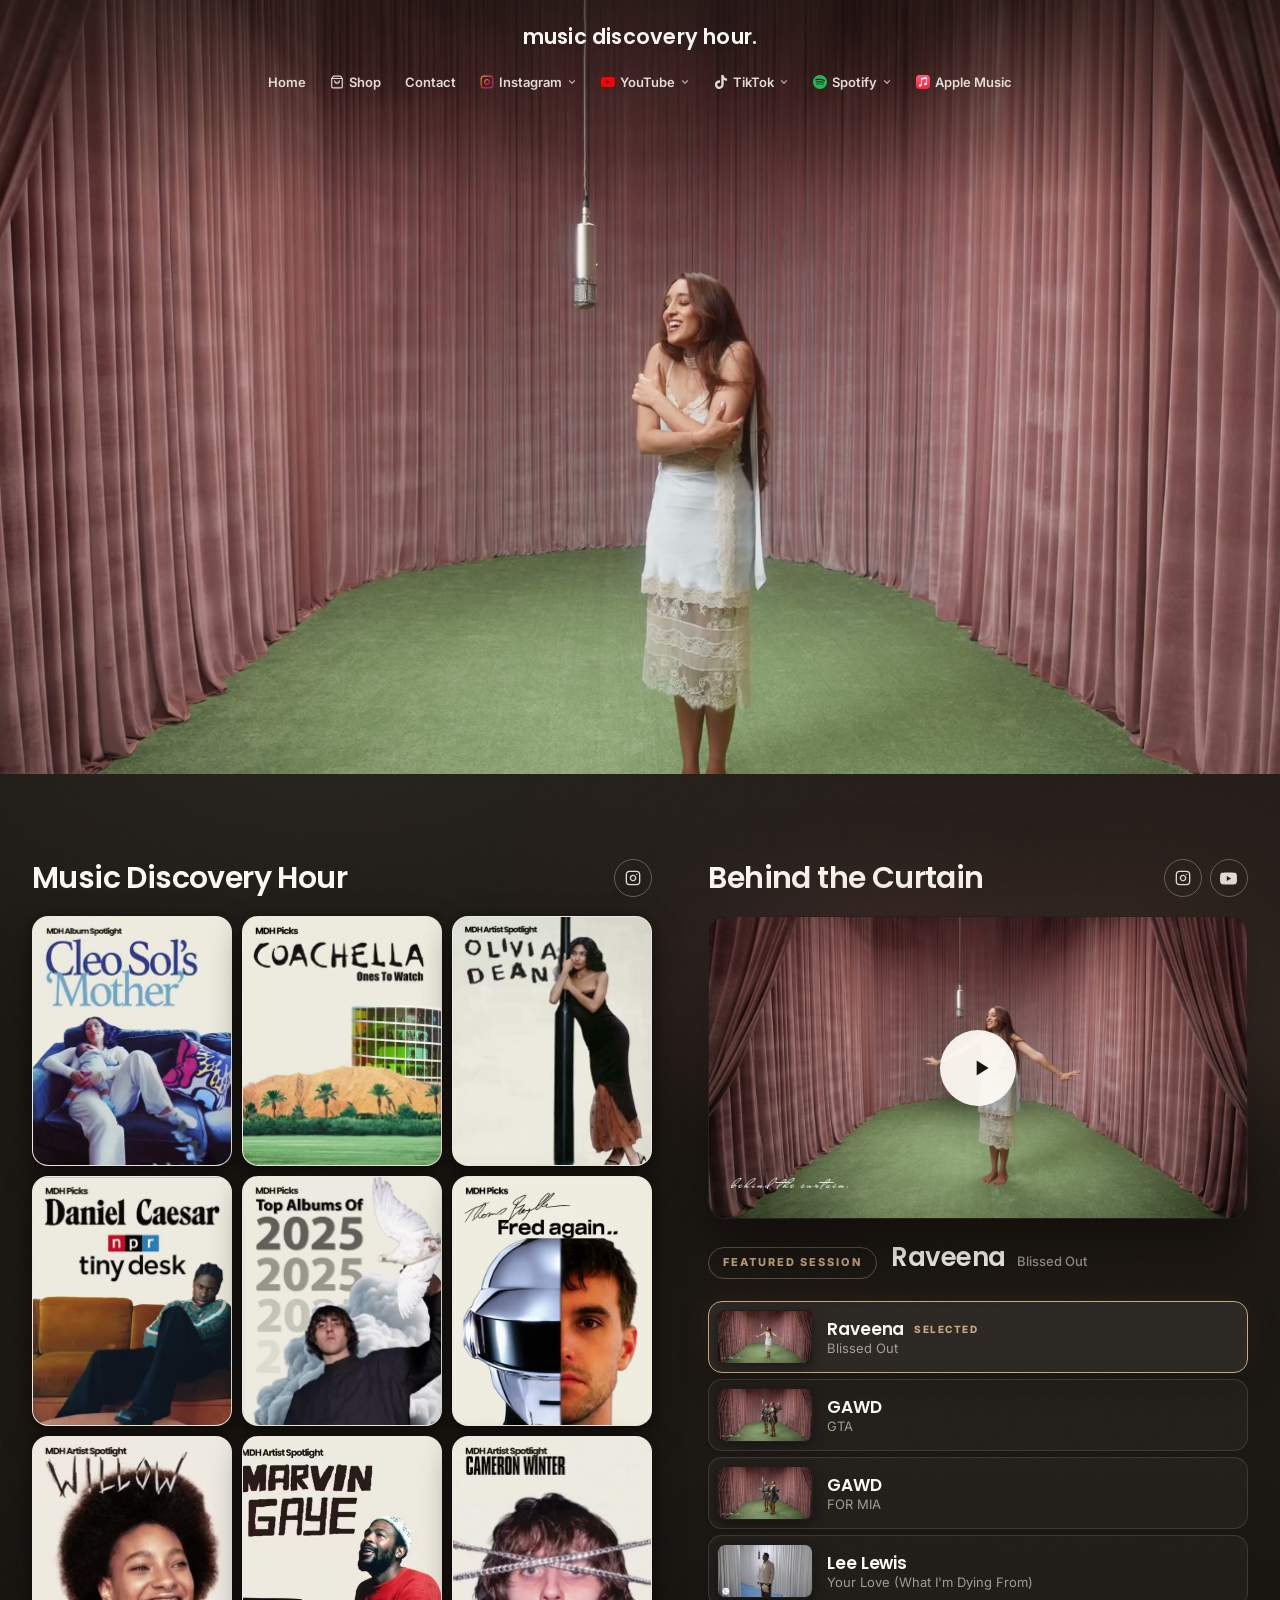
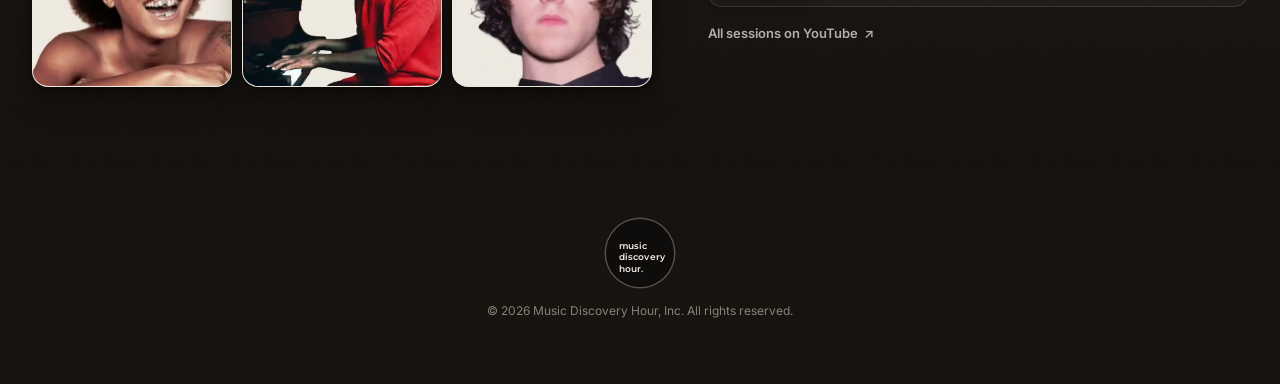
==== index.html @ fb828646 "Type: Poppins display font (matches IG covers + emblem), lowercase masthead Co-Authored-By: Claude O" ====
<!DOCTYPE html>
<html lang="en">
<head>
  <meta charset="UTF-8">
  <meta name="viewport" content="width=device-width, initial-scale=1.0">
  <title>Music Discovery Hour</title>
  <meta name="description" content="Music Discovery Hour — curated artist spotlights, album picks, playlists, and the Behind the Curtain live session series.">
  <meta property="og:title" content="Music Discovery Hour">
  <meta property="og:description" content="Curated artist spotlights, album picks, playlists, and live sessions.">
  <meta property="og:type" content="website">
  <meta property="og:site_name" content="Music Discovery Hour">
  <meta property="og:url" content="https://musicdiscoveryhour.com/">
  <meta property="og:image" content="https://musicdiscoveryhour.com/assets/session-raveena.jpg">
  <meta property="og:image:width" content="1280">
  <meta property="og:image:height" content="720">
  <meta property="og:image:alt" content="Raveena performing Blissed Out on Behind the Curtain">
  <meta name="twitter:card" content="summary_large_image">
  <meta name="twitter:title" content="Music Discovery Hour">
  <meta name="twitter:description" content="Curated artist spotlights, album picks, playlists, and live sessions.">
  <meta name="twitter:image" content="https://musicdiscoveryhour.com/assets/session-raveena.jpg">
  <link rel="canonical" href="https://musicdiscoveryhour.com/">
  <script type="application/ld+json">
  {
    "@context": "https://schema.org",
    "@type": "Organization",
    "name": "Music Discovery Hour",
    "url": "https://musicdiscoveryhour.com/",
    "logo": "https://musicdiscoveryhour.com/assets/apple-touch-icon.png",
    "email": "partnerships@musicdiscoveryhour.com",
    "sameAs": [
      "https://www.instagram.com/musicdiscoveryhour/",
      "https://www.instagram.com/behindthecurtainseries",
      "https://www.youtube.com/channel/UCTLJP53Q57KqO9Y9fJAC_dw",
      "https://www.tiktok.com/@btc.series"
    ]
  }
  </script>
  <link rel="icon" href="/favicon.ico" sizes="32x32">
  <link rel="icon" href="/assets/favicon-192.png" type="image/png" sizes="192x192">
  <link rel="apple-touch-icon" href="/assets/apple-touch-icon.png">
  <link rel="preconnect" href="https://fonts.googleapis.com">
  <link rel="preconnect" href="https://fonts.gstatic.com" crossorigin>
  <link href="https://fonts.googleapis.com/css2?family=Poppins:wght@400;500;600;700&family=Inter:wght@400;500;600;700;800;900&family=Montserrat:wght@600;700&display=swap" rel="stylesheet">
  <link rel="stylesheet" href="style.css">
</head>
<body>

  <!-- Top Nav (links only, floating over the video) -->
  <nav class="topnav topnav-overlay">
    <h1 class="nav-wordmark">music discovery hour.</h1>
    <div class="nav-links">
      <a href="/">Home</a>
      <a href="/shop.html">
        <svg width="14" height="14" viewBox="0 0 24 24" fill="none" stroke="currentColor" stroke-width="2" stroke-linecap="round" stroke-linejoin="round">
          <path d="M6 2L3 6v14a2 2 0 0 0 2 2h14a2 2 0 0 0 2-2V6l-3-4z"/>
          <line x1="3" y1="6" x2="21" y2="6"/>
          <path d="M16 10a4 4 0 0 1-8 0"/>
        </svg>
        Shop
      </a>
      <a href="/contact.html">Contact</a>
      <div class="nav-drop">
        <button type="button" class="nav-drop-btn" aria-haspopup="true" aria-expanded="false">
          <svg width="14" height="14" viewBox="0 0 24 24" fill="none" stroke="url(#igGradNav)" stroke-width="2" stroke-linecap="round" stroke-linejoin="round">
            <defs>
              <linearGradient id="igGradNav" x1="0%" y1="0%" x2="100%" y2="100%">
                <stop offset="0%" stop-color="#f09433"/>
                <stop offset="25%" stop-color="#e6683c"/>
                <stop offset="50%" stop-color="#dc2743"/>
                <stop offset="75%" stop-color="#cc2366"/>
                <stop offset="100%" stop-color="#bc1888"/>
              </linearGradient>
            </defs>
            <rect x="2" y="2" width="20" height="20" rx="5" ry="5"/>
            <path d="M16 11.37A4 4 0 1 1 12.63 8 4 4 0 0 1 16 11.37z"/>
            <line x1="17.5" y1="6.5" x2="17.51" y2="6.5"/>
          </svg>
          Instagram
          <svg class="drop-chevron" width="10" height="10" viewBox="0 0 24 24" fill="none" stroke="currentColor" stroke-width="3" stroke-linecap="round" stroke-linejoin="round" aria-hidden="true"><path d="M6 9l6 6 6-6"/></svg>
        </button>
        <div class="nav-drop-menu">
          <a href="https://www.instagram.com/musicdiscoveryhour/" target="_blank" rel="noopener">
            <svg width="14" height="14" viewBox="0 0 24 24" fill="none" stroke="currentColor" stroke-width="2" stroke-linecap="round" stroke-linejoin="round"><rect x="2" y="2" width="20" height="20" rx="5" ry="5"/><path d="M16 11.37A4 4 0 1 1 12.63 8 4 4 0 0 1 16 11.37z"/><line x1="17.5" y1="6.5" x2="17.51" y2="6.5"/></svg>
            Music Discovery Hour
          </a>
          <a href="https://www.instagram.com/behindthecurtainseries" target="_blank" rel="noopener">
            <svg width="14" height="14" viewBox="0 0 24 24" fill="none" stroke="currentColor" stroke-width="2" stroke-linecap="round" stroke-linejoin="round"><rect x="2" y="2" width="20" height="20" rx="5" ry="5"/><path d="M16 11.37A4 4 0 1 1 12.63 8 4 4 0 0 1 16 11.37z"/><line x1="17.5" y1="6.5" x2="17.51" y2="6.5"/></svg>
            Behind the Curtain
          </a>
        </div>
      </div>
      <div class="nav-drop">
        <button type="button" class="nav-drop-btn" aria-haspopup="true" aria-expanded="false">
          <svg width="14" height="14" viewBox="0 0 24 24" fill="#FF0000"><path d="M23.5 6.19a3.02 3.02 0 0 0-2.12-2.14C19.5 3.55 12 3.55 12 3.55s-7.5 0-9.38.5A3.02 3.02 0 0 0 .5 6.19C0 8.07 0 12 0 12s0 3.93.5 5.81a3.02 3.02 0 0 0 2.12 2.14c1.88.5 9.38.5 9.38.5s7.5 0 9.38-.5a3.02 3.02 0 0 0 2.12-2.14C24 15.93 24 12 24 12s0-3.93-.5-5.81zM9.55 15.57V8.43L15.82 12l-6.27 3.57z"/></svg>
          YouTube
          <svg class="drop-chevron" width="10" height="10" viewBox="0 0 24 24" fill="none" stroke="currentColor" stroke-width="3" stroke-linecap="round" stroke-linejoin="round" aria-hidden="true"><path d="M6 9l6 6 6-6"/></svg>
        </button>
        <div class="nav-drop-menu">
          <a href="https://www.youtube.com/channel/UCTLJP53Q57KqO9Y9fJAC_dw" target="_blank" rel="noopener">
            <svg width="14" height="14" viewBox="0 0 24 24" fill="#FF0000"><path d="M23.5 6.19a3.02 3.02 0 0 0-2.12-2.14C19.5 3.55 12 3.55 12 3.55s-7.5 0-9.38.5A3.02 3.02 0 0 0 .5 6.19C0 8.07 0 12 0 12s0 3.93.5 5.81a3.02 3.02 0 0 0 2.12 2.14c1.88.5 9.38.5 9.38.5s7.5 0 9.38-.5a3.02 3.02 0 0 0 2.12-2.14C24 15.93 24 12 24 12s0-3.93-.5-5.81zM9.55 15.57V8.43L15.82 12l-6.27 3.57z"/></svg>
            Behind the Curtain
          </a>
        </div>
      </div>
      <div class="nav-drop">
        <button type="button" class="nav-drop-btn" aria-haspopup="true" aria-expanded="false">
          <svg width="14" height="14" viewBox="0 0 24 24" fill="currentColor"><path d="M12.53.02C13.84 0 15.14.01 16.44 0c.08 1.53.63 3.09 1.75 4.17 1.12 1.11 2.7 1.62 4.24 1.79v4.03c-1.44-.05-2.89-.35-4.2-.97-.57-.26-1.1-.59-1.62-.93-.01 2.92.01 5.84-.02 8.75-.08 1.4-.54 2.79-1.35 3.94-1.31 1.92-3.58 3.17-5.91 3.21-1.43.08-2.86-.31-4.08-1.03-2.02-1.19-3.44-3.37-3.65-5.71-.02-.5-.03-1-.01-1.49.18-1.9 1.12-3.72 2.58-4.96 1.66-1.44 3.98-2.13 6.15-1.72.02 1.48-.04 2.96-.04 4.44-.99-.32-2.15-.23-3.02.37-.63.41-1.11 1.04-1.36 1.75-.21.51-.15 1.07-.14 1.61.24 1.64 1.82 3.02 3.5 2.87 1.12-.01 2.19-.66 2.77-1.61.19-.33.4-.67.41-1.06.1-1.79.06-3.57.07-5.36.01-4.03-.01-8.05.02-12.07z"/></svg>
          TikTok
          <svg class="drop-chevron" width="10" height="10" viewBox="0 0 24 24" fill="none" stroke="currentColor" stroke-width="3" stroke-linecap="round" stroke-linejoin="round" aria-hidden="true"><path d="M6 9l6 6 6-6"/></svg>
        </button>
        <div class="nav-drop-menu">
          <a href="https://www.tiktok.com/@btc.series" target="_blank" rel="noopener">
            <svg width="14" height="14" viewBox="0 0 24 24" fill="currentColor"><path d="M12.53.02C13.84 0 15.14.01 16.44 0c.08 1.53.63 3.09 1.75 4.17 1.12 1.11 2.7 1.62 4.24 1.79v4.03c-1.44-.05-2.89-.35-4.2-.97-.57-.26-1.1-.59-1.62-.93-.01 2.92.01 5.84-.02 8.75-.08 1.4-.54 2.79-1.35 3.94-1.31 1.92-3.58 3.17-5.91 3.21-1.43.08-2.86-.31-4.08-1.03-2.02-1.19-3.44-3.37-3.65-5.71-.02-.5-.03-1-.01-1.49.18-1.9 1.12-3.72 2.58-4.96 1.66-1.44 3.98-2.13 6.15-1.72.02 1.48-.04 2.96-.04 4.44-.99-.32-2.15-.23-3.02.37-.63.41-1.11 1.04-1.36 1.75-.21.51-.15 1.07-.14 1.61.24 1.64 1.82 3.02 3.5 2.87 1.12-.01 2.19-.66 2.77-1.61.19-.33.4-.67.41-1.06.1-1.79.06-3.57.07-5.36.01-4.03-.01-8.05.02-12.07z"/></svg>
            Behind the Curtain
          </a>
        </div>
      </div>
      <div class="nav-drop">
        <button type="button" class="nav-drop-btn" aria-haspopup="true" aria-expanded="false">
          <svg width="14" height="14" viewBox="0 0 24 24" fill="#1DB954"><path d="M12 0C5.4 0 0 5.4 0 12s5.4 12 12 12 12-5.4 12-12S18.66 0 12 0zm5.521 17.34c-.24.359-.66.48-1.021.24-2.82-1.74-6.36-2.101-10.561-1.141-.418.122-.779-.179-.899-.539-.12-.421.18-.78.54-.9 4.56-1.021 8.52-.6 11.64 1.32.42.18.479.659.301 1.02zm1.44-3.3c-.301.42-.841.6-1.262.3-3.239-1.98-8.159-2.58-11.939-1.38-.479.12-1.02-.12-1.14-.6-.12-.48.12-1.021.6-1.141C9.6 9.9 15 10.561 18.72 12.84c.361.181.54.78.241 1.2zm.12-3.36C15.24 8.4 8.82 8.16 5.16 9.301c-.6.179-1.2-.181-1.38-.721-.18-.601.18-1.2.72-1.381 4.26-1.26 11.28-1.02 15.721 1.621.539.3.719 1.02.419 1.56-.299.421-1.02.599-1.559.3z"/></svg>
          Spotify
          <svg class="drop-chevron" width="10" height="10" viewBox="0 0 24 24" fill="none" stroke="currentColor" stroke-width="3" stroke-linecap="round" stroke-linejoin="round" aria-hidden="true"><path d="M6 9l6 6 6-6"/></svg>
        </button>
        <div class="nav-drop-menu">
          <a href="https://open.spotify.com/playlist/1vbXuh4Rhs85ELSijcpM9p?si=e055b41698974096" target="_blank" rel="noopener">
            <svg width="14" height="14" viewBox="0 0 24 24" fill="#1DB954"><path d="M12 0C5.4 0 0 5.4 0 12s5.4 12 12 12 12-5.4 12-12S18.66 0 12 0zm5.521 17.34c-.24.359-.66.48-1.021.24-2.82-1.74-6.36-2.101-10.561-1.141-.418.122-.779-.179-.899-.539-.12-.421.18-.78.54-.9 4.56-1.021 8.52-.6 11.64 1.32.42.18.479.659.301 1.02zm1.44-3.3c-.301.42-.841.6-1.262.3-3.239-1.98-8.159-2.58-11.939-1.38-.479.12-1.02-.12-1.14-.6-.12-.48.12-1.021.6-1.141C9.6 9.9 15 10.561 18.72 12.84c.361.181.54.78.241 1.2zm.12-3.36C15.24 8.4 8.82 8.16 5.16 9.301c-.6.179-1.2-.181-1.38-.721-.18-.601.18-1.2.72-1.381 4.26-1.26 11.28-1.02 15.721 1.621.539.3.719 1.02.419 1.56-.299.421-1.02.599-1.559.3z"/></svg>
            Official Playlist
          </a>
          <a href="https://open.spotify.com/playlist/6OT88hULqpGjnvKcAIbmcf?si=1918fdda70fe4dd5" target="_blank" rel="noopener">
            <svg width="14" height="14" viewBox="0 0 24 24" fill="#1DB954"><path d="M12 0C5.4 0 0 5.4 0 12s5.4 12 12 12 12-5.4 12-12S18.66 0 12 0zm5.521 17.34c-.24.359-.66.48-1.021.24-2.82-1.74-6.36-2.101-10.561-1.141-.418.122-.779-.179-.899-.539-.12-.421.18-.78.54-.9 4.56-1.021 8.52-.6 11.64 1.32.42.18.479.659.301 1.02zm1.44-3.3c-.301.42-.841.6-1.262.3-3.239-1.98-8.159-2.58-11.939-1.38-.479.12-1.02-.12-1.14-.6-.12-.48.12-1.021.6-1.141C9.6 9.9 15 10.561 18.72 12.84c.361.181.54.78.241 1.2zm.12-3.36C15.24 8.4 8.82 8.16 5.16 9.301c-.6.179-1.2-.181-1.38-.721-.18-.601.18-1.2.72-1.381 4.26-1.26 11.28-1.02 15.721 1.621.539.3.719 1.02.419 1.56-.299.421-1.02.599-1.559.3z"/></svg>
            Top Songs of 2025
          </a>
          <a href="https://open.spotify.com/playlist/4uAHUK4VMNUmXwBsmQB1da?si=00bbdc925b074ba3" target="_blank" rel="noopener">
            <svg width="14" height="14" viewBox="0 0 24 24" fill="#1DB954"><path d="M12 0C5.4 0 0 5.4 0 12s5.4 12 12 12 12-5.4 12-12S18.66 0 12 0zm5.521 17.34c-.24.359-.66.48-1.021.24-2.82-1.74-6.36-2.101-10.561-1.141-.418.122-.779-.179-.899-.539-.12-.421.18-.78.54-.9 4.56-1.021 8.52-.6 11.64 1.32.42.18.479.659.301 1.02zm1.44-3.3c-.301.42-.841.6-1.262.3-3.239-1.98-8.159-2.58-11.939-1.38-.479.12-1.02-.12-1.14-.6-.12-.48.12-1.021.6-1.141C9.6 9.9 15 10.561 18.72 12.84c.361.181.54.78.241 1.2zm.12-3.36C15.24 8.4 8.82 8.16 5.16 9.301c-.6.179-1.2-.181-1.38-.721-.18-.601.18-1.2.72-1.381 4.26-1.26 11.28-1.02 15.721 1.621.539.3.719 1.02.419 1.56-.299.421-1.02.599-1.559.3z"/></svg>
            Top Songs of 2024
          </a>
          <a href="https://open.spotify.com/playlist/7bnxQAop7uUWrKRWa5SWtT?si=d44e977d57e246ee" target="_blank" rel="noopener">
            <svg width="14" height="14" viewBox="0 0 24 24" fill="#1DB954"><path d="M12 0C5.4 0 0 5.4 0 12s5.4 12 12 12 12-5.4 12-12S18.66 0 12 0zm5.521 17.34c-.24.359-.66.48-1.021.24-2.82-1.74-6.36-2.101-10.561-1.141-.418.122-.779-.179-.899-.539-.12-.421.18-.78.54-.9 4.56-1.021 8.52-.6 11.64 1.32.42.18.479.659.301 1.02zm1.44-3.3c-.301.42-.841.6-1.262.3-3.239-1.98-8.159-2.58-11.939-1.38-.479.12-1.02-.12-1.14-.6-.12-.48.12-1.021.6-1.141C9.6 9.9 15 10.561 18.72 12.84c.361.181.54.78.241 1.2zm.12-3.36C15.24 8.4 8.82 8.16 5.16 9.301c-.6.179-1.2-.181-1.38-.721-.18-.601.18-1.2.72-1.381 4.26-1.26 11.28-1.02 15.721 1.621.539.3.719 1.02.419 1.56-.299.421-1.02.599-1.559.3z"/></svg>
            Region Spotlight — Brazil
          </a>
        </div>
      </div>
      <a href="https://music.apple.com/us/playlist/music-discovery-hour-all-posts/pl.u-2aoqXg6CLgljyg" target="_blank" rel="noopener">
        <svg width="14" height="14" viewBox="0 0 361 361" xmlns="http://www.w3.org/2000/svg">
          <defs>
            <linearGradient id="amGradNav" x1="180" y1="358.605" x2="180" y2="7.759" gradientUnits="userSpaceOnUse">
              <stop offset="0" stop-color="#FA233B"/>
              <stop offset="1" stop-color="#FB5C74"/>
            </linearGradient>
          </defs>
          <path fill="url(#amGradNav)" d="M360,112.61c0-4.3,0-8.6-0.02-12.9c-0.02-3.62-0.06-7.24-0.16-10.86c-0.21-7.89-0.68-15.84-2.08-23.64 c-1.42-7.92-3.75-15.29-7.41-22.49c-3.6-7.07-8.3-13.53-13.91-19.14c-5.61-5.61-12.08-10.31-19.15-13.91 c-7.19-3.66-14.56-5.98-22.47-7.41c-7.8-1.4-15.76-1.87-23.65-2.08c-3.62-0.1-7.24-0.14-10.86-0.16C255.99,0,251.69,0,247.39,0 H112.61c-4.3,0-8.6,0-12.9,0.02c-3.62,0.02-7.24,0.06-10.86,0.16C80.96,0.4,73,0.86,65.2,2.27c-7.92,1.42-15.28,3.75-22.47,7.41 c-7.07,3.6-13.54,8.3-19.15,13.91c-5.61,5.61-10.31,12.07-13.91,19.14c-3.66,7.2-5.99,14.57-7.41,22.49 c-1.4,7.8-1.87,15.76-2.08,23.64c-0.1,3.62-0.14,7.24-0.16,10.86C0,103.99,0,108.30,0,112.61v134.77c0,4.3,0,8.6,0.02,12.9 c0.02,3.62,0.06,7.24,0.16,10.86c0.21,7.89,0.68,15.84,2.08,23.64c1.42,7.92,3.75,15.29,7.41,22.49 c3.6,7.07,8.3,13.53,13.91,19.14c5.61,5.61,12.08,10.31,19.15,13.91c7.19,3.66,14.55,5.99,22.47,7.41 c7.8,1.4,15.76,1.87,23.65,2.08c3.62,0.1,7.24,0.14,10.86,0.16c4.3,0.03,8.6,0.02,12.9,0.02h134.77c4.3,0,8.6,0,12.9-0.02 c3.62-0.02,7.24-0.06,10.86-0.16c7.89-0.21,15.85-0.68,23.65-2.08c7.92-1.42,15.28-3.75,22.47-7.41 c7.07-3.6,13.54-8.3,19.15-13.91c5.61-5.61,10.31-12.07,13.91-19.14c3.66-7.2,5.99-14.57,7.41-22.49 c1.4-7.8,1.87-15.76,2.08-23.64c0.1-3.62,0.14-7.24,0.16-10.86c0.03-4.3,0.02-8.6,0.02-12.9V112.61z"/>
          <path fill="#FFFFFF" d="M254.5,55c-0.87,0.08-8.6,1.45-9.53,1.64l-107,21.59l-0.04,0.01c-2.79,0.59-4.98,1.58-6.67,3 c-2.04,1.71-3.17,4.13-3.6,6.95c-0.09,0.6-0.24,1.82-0.24,3.62c0,0,0,109.32,0,133.92c0,3.13-0.25,6.17-2.37,8.76 c-2.12,2.59-4.74,3.37-7.81,3.99l-6.99,1.41c-8.38,1.69-13.8,2.78-18.8,4.83c-4.78,1.96-8.34,4.52-11.05,7.6 c-5.32,6.05-7.93,14.65-6.94,23.32c0.86,7.51,4.28,14.69,9.69,19.61c3.65,3.32,8.18,5.66,13.29,6.62 c5.32,1.1,11.43,0.66,20.21-1.16c4.69-0.97,9.15-2.54,13.4-4.92c4.21-2.36,7.84-5.59,10.66-9.6c2.83-4.02,4.7-8.49,5.79-13.27 c1.13-4.95,1.42-9.43,1.42-14.41V128.62c0-6.81,1.93-8.6,7.39-9.78c0,0,96.42-19.46,99.6-20.06c4.42-0.84,5.83,0.71,5.83,5.39 v85.61c0,3.14-0.03,6.32-2.16,8.92c-2.12,2.59-4.74,3.37-7.81,3.99l-6.99,1.41c-8.38,1.69-13.8,2.78-18.8,4.83 c-4.78,1.96-8.34,4.52-11.05,7.6c-5.32,6.05-8.13,14.65-7.14,23.32c0.86,7.51,4.48,14.69,9.89,19.61 c3.65,3.32,8.18,5.66,13.29,6.62c5.32,1.1,11.43,0.66,20.21-1.16c4.69-0.97,9.15-2.54,13.4-4.92c4.21-2.36,7.84-5.59,10.66-9.6 c2.83-4.02,4.7-8.49,5.79-13.27c1.13-4.95,1.42-9.43,1.42-14.41V64.46C263.41,58.05,260.27,54.5,254.5,55z"/>
        </svg>
        Apple Music
      </a>
    </div>
  </nav>

  <!-- Hero -->
  <header class="vhero">
    <video class="vhero-video" autoplay muted loop playsinline preload="metadata" poster="assets/hero-poster.jpg" aria-hidden="true" id="heroVideo">
      <source src="assets/hero-loop.mp4" type="video/mp4">
    </video>
    <div class="vhero-overlay" aria-hidden="true"></div>
  </header>

  <!-- Music Discovery Hour × Behind the Curtain -->
  <section class="split" id="sessions">
    <div class="split-inner">

      <div class="split-col reveal">
        <div class="split-head">
          <h2 class="split-title">Music Discovery Hour</h2>
          <div class="chan-icons">
            <a class="chan-icon" href="https://instagram.com/musicdiscoveryhour" target="_blank" rel="noopener" aria-label="Music Discovery Hour on Instagram">
              <svg width="16" height="16" viewBox="0 0 24 24" fill="none" stroke="currentColor" stroke-width="2" stroke-linecap="round" stroke-linejoin="round"><rect x="2" y="2" width="20" height="20" rx="5" ry="5"/><path d="M16 11.37A4 4 0 1 1 12.63 8 4 4 0 0 1 16 11.37z"/><line x1="17.5" y1="6.5" x2="17.51" y2="6.5"/></svg>
            </a>
          </div>
        </div>
        <div class="mosaic">
          <a class="ig-card" href="https://www.instagram.com/p/DYDxOQFmuO3/" target="_blank" rel="noopener">
            <img src="assets/ig-1.jpg" width="800" height="1000" alt="MDH Album Spotlight: Cleo Sol's Mother" loading="lazy">
            <span class="ig-arrow" aria-hidden="true">↗</span>
          </a>
          <a class="ig-card" href="https://www.instagram.com/p/DW7yKsQFJNR/" target="_blank" rel="noopener">
            <img src="assets/ig-2.jpg" width="800" height="1000" alt="MDH Picks: Coachella Ones To Watch" loading="lazy">
            <span class="ig-arrow" aria-hidden="true">↗</span>
          </a>
          <a class="ig-card" href="https://www.instagram.com/p/DVCYOpzEluY/" target="_blank" rel="noopener">
            <img src="assets/ig-3.jpg" width="800" height="1000" alt="MDH Artist Spotlight: Olivia Dean" loading="lazy">
            <span class="ig-arrow" aria-hidden="true">↗</span>
          </a>
          <a class="ig-card" href="https://www.instagram.com/p/DTJMqB7E918/" target="_blank" rel="noopener">
            <img src="assets/ig-4.jpg" width="800" height="1000" alt="MDH Picks: Daniel Caesar NPR Tiny Desk" loading="lazy">
            <span class="ig-arrow" aria-hidden="true">↗</span>
          </a>
          <a class="ig-card" href="https://www.instagram.com/p/DTHqWK_lJe2/" target="_blank" rel="noopener">
            <img src="assets/ig-5.jpg" width="800" height="1000" alt="MDH Picks: Top Albums of 2025" loading="lazy">
            <span class="ig-arrow" aria-hidden="true">↗</span>
          </a>
          <a class="ig-card" href="https://www.instagram.com/p/DXA0d02Gmgy/" target="_blank" rel="noopener">
            <img src="assets/ig-6.jpg" width="800" height="600" alt="MDH Picks: Fred again.." loading="lazy">
            <span class="ig-arrow" aria-hidden="true">↗</span>
          </a>
          <a class="ig-card" href="https://www.instagram.com/p/DW91yy5Etwt/" target="_blank" rel="noopener">
            <img src="assets/ig-7.jpg" width="800" height="1000" alt="MDH Artist Spotlight: WILLOW" loading="lazy">
            <span class="ig-arrow" aria-hidden="true">↗</span>
          </a>
          <a class="ig-card" href="https://www.instagram.com/p/DWo6Dl8GkbV/" target="_blank" rel="noopener">
            <img src="assets/ig-8.jpg" width="800" height="800" alt="MDH Artist Spotlight: Marvin Gaye" loading="lazy">
            <span class="ig-arrow" aria-hidden="true">↗</span>
          </a>
          <a class="ig-card" href="https://www.instagram.com/p/DVfrDv4lK7p/" target="_blank" rel="noopener">
            <img src="assets/ig-9.jpg" width="800" height="1000" alt="MDH Artist Spotlight: Cameron Winter" loading="lazy">
            <span class="ig-arrow" aria-hidden="true">↗</span>
          </a>
        </div>
      </div>

      <div class="split-col reveal">
        <div class="split-sticky">
          <div class="split-head">
            <h2 class="split-title">Behind the Curtain</h2>
            <div class="chan-icons">
              <a class="chan-icon" href="https://www.instagram.com/behindthecurtainseries" target="_blank" rel="noopener" aria-label="Behind the Curtain on Instagram">
                <svg width="16" height="16" viewBox="0 0 24 24" fill="none" stroke="currentColor" stroke-width="2" stroke-linecap="round" stroke-linejoin="round"><rect x="2" y="2" width="20" height="20" rx="5" ry="5"/><path d="M16 11.37A4 4 0 1 1 12.63 8 4 4 0 0 1 16 11.37z"/><line x1="17.5" y1="6.5" x2="17.51" y2="6.5"/></svg>
              </a>
              <a class="chan-icon" href="https://www.youtube.com/channel/UCTLJP53Q57KqO9Y9fJAC_dw" target="_blank" rel="noopener" aria-label="Behind the Curtain on YouTube">
                <svg width="17" height="17" viewBox="0 0 24 24" fill="currentColor"><path d="M23.5 6.19a3.02 3.02 0 0 0-2.12-2.14C19.5 3.55 12 3.55 12 3.55s-7.5 0-9.38.5A3.02 3.02 0 0 0 .5 6.19C0 8.07 0 12 0 12s0 3.93.5 5.81a3.02 3.02 0 0 0 2.12 2.14c1.88.5 9.38.5 9.38.5s7.5 0 9.38-.5a3.02 3.02 0 0 0 2.12-2.14C24 15.93 24 12 24 12s0-3.93-.5-5.81zM9.55 15.57V8.43L15.82 12l-6.27 3.57z"/></svg>
              </a>
            </div>
          </div>

          <div class="session-card" id="sessionCard">
            <div class="session-player">
              <button type="button" class="session-poster" id="sessionPlay" aria-label="Play Blissed Out by Raveena">
                <img src="assets/session-raveena.jpg" width="1280" height="720" alt="Raveena performing Blissed Out between rose velvet curtains" loading="lazy" id="sessionPoster">
                <span class="play-badge" aria-hidden="true">
                  <svg width="26" height="26" viewBox="0 0 24 24" fill="currentColor"><path d="M8 5v14l11-7z"/></svg>
                </span>
              </button>
              <div class="session-embed" id="sessionEmbed" hidden></div>
            </div>
            <div class="session-meta">
              <div class="session-tag" id="sessionTag">Featured Session</div>
              <div class="session-name" id="sessionName">Raveena <span class="session-song">Blissed Out</span></div>
            </div>
          </div>

          <div class="session-list" id="sessionList" role="list" aria-label="Behind the Curtain sessions">
            <button type="button" class="session-item is-current" role="listitem" aria-current="true"
              data-video="EBrhz3Px0Js" data-artist="Raveena" data-song="Blissed Out" data-featured="1"
              data-thumb="assets/session-raveena.jpg" data-alt="Raveena performing Blissed Out between rose velvet curtains">
              <img src="assets/session-raveena.jpg" width="1280" height="720" alt="" loading="lazy">
              <span class="session-item-text"><strong>Raveena</strong><span>Blissed Out</span></span>
            </button>
            <button type="button" class="session-item" role="listitem"
              data-video="2JPnbZYMb2o" data-artist="GAWD" data-song="GTA"
              data-thumb="assets/session-gta.jpg" data-alt="GAWD performing GTA between rose velvet curtains">
              <img src="assets/session-gta.jpg" width="1280" height="720" alt="" loading="lazy">
              <span class="session-item-text"><strong>GAWD</strong><span>GTA</span></span>
            </button>
            <button type="button" class="session-item" role="listitem"
              data-video="VNwyOwv8AHc" data-artist="GAWD" data-song="FOR MIA"
              data-thumb="assets/session-formia.jpg" data-alt="GAWD performing FOR MIA between rose velvet curtains">
              <img src="assets/session-formia.jpg" width="1280" height="720" alt="" loading="lazy">
              <span class="session-item-text"><strong>GAWD</strong><span>FOR MIA</span></span>
            </button>
            <button type="button" class="session-item" role="listitem"
              data-video="SMCJ7mr7Xnc" data-artist="Lee Lewis" data-song="Your Love (What I&#39;m Dying From)"
              data-thumb="assets/session-lee-lewis.jpg" data-alt="Lee Lewis performing Your Love in front of white curtains">
              <img src="assets/session-lee-lewis.jpg" width="1280" height="720" alt="" loading="lazy">
              <span class="session-item-text"><strong>Lee Lewis</strong><span>Your Love (What I'm Dying From)</span></span>
            </button>
          </div>
          <a class="session-more" href="https://www.youtube.com/@BehindTheCurtainSeries" target="_blank" rel="noopener">
            All sessions on YouTube
            <span aria-hidden="true">&#8599;</span>
          </a>
        </div>
      </div>

    </div>
  </section>

  <!-- Footer -->
  <footer class="footer">
    <div class="footer-inner">
      <svg class="mdh-emblem footer-emblem" viewBox="0 0 200 200" role="img" aria-label="Music Discovery Hour">
        <circle cx="100" cy="100" r="100" fill="#0e0d0b"/>
        <g fill="#f5f0e8" font-family="Montserrat, Inter, sans-serif" font-weight="600" font-size="26" letter-spacing="0.5">
          <text x="37" y="88">music</text>
          <text x="37" y="122">discovery</text>
          <text x="37" y="156">hour.</text>
        </g>
      </svg>
      <p>&copy; 2026 Music Discovery Hour, Inc. All rights reserved.</p>
    </div>
  </footer>

  <script>
    (function () {
      // Behind the Curtain sessions: one player, pick a session from the list
      var play = document.getElementById('sessionPlay');
      var embed = document.getElementById('sessionEmbed');
      var poster = document.getElementById('sessionPoster');
      var tag = document.getElementById('sessionTag');
      var nameEl = document.getElementById('sessionName');
      var items = Array.prototype.slice.call(document.querySelectorAll('.session-item'));
      var current = items[0];

      function embedUrl(id) {
        return 'https://www.youtube-nocookie.com/embed/' + id + '?autoplay=1&rel=0';
      }
      function showEmbed() {
        var d = current.dataset;
        embed.innerHTML = '<iframe src="' + embedUrl(d.video) + '" title="Behind the Curtain \u2014 ' +
          d.artist + ': ' + d.song + '" allow="accelerometer; autoplay; clipboard-write; encrypted-media; gyroscope; picture-in-picture; web-share" allowfullscreen></iframe>';
        play.hidden = true;
        embed.hidden = false;
        document.getElementById('sessionList').classList.add('is-playing');
      }
      function select(item) {
        var playing = !embed.hidden;
        items.forEach(function (it) {
          var on = it === item;
          it.classList.toggle('is-current', on);
          if (on) it.setAttribute('aria-current', 'true'); else it.removeAttribute('aria-current');
        });
        current = item;
        var d = item.dataset;
        poster.src = d.thumb;
        poster.alt = d.alt;
        play.setAttribute('aria-label', 'Play ' + d.song + ' by ' + d.artist);
        tag.textContent = d.featured ? 'Featured Session' : 'Session';
        nameEl.innerHTML = '';
        nameEl.appendChild(document.createTextNode(d.artist + ' '));
        var song = document.createElement('span');
        song.className = 'session-song';
        song.textContent = d.song;
        nameEl.appendChild(song);
        if (playing) showEmbed();
      }
      if (play && embed) {
        play.addEventListener('click', showEmbed);
        items.forEach(function (item) {
          item.addEventListener('click', function () {
            if (item === current) { if (embed.hidden) showEmbed(); return; }
            select(item);
            var card = document.getElementById('sessionCard');
            if (card && card.getBoundingClientRect().top < 0) card.scrollIntoView({ behavior: 'smooth', block: 'start' });
          });
        });
      }

      // Scroll reveal
      var revealEls = document.querySelectorAll('.reveal');
      if ('IntersectionObserver' in window) {
        var io = new IntersectionObserver(function (entries) {
          entries.forEach(function (e) {
            if (e.isIntersecting) {
              e.target.classList.add('in');
              io.unobserve(e.target);
            }
          });
        }, { threshold: 0.12 });
        revealEls.forEach(function (el) { io.observe(el); });
      } else {
        revealEls.forEach(function (el) { el.classList.add('in'); });
      }

      // Respect reduced motion for the hero loop
      var video = document.getElementById('heroVideo');
      if (video && window.matchMedia('(prefers-reduced-motion: reduce)').matches) {
        video.pause();
        video.removeAttribute('autoplay');
      }
    })();

    (function () {
      var drops = Array.prototype.slice.call(document.querySelectorAll('.nav-drop'));
      if (!drops.length) return;
      function closeAll(except) {
        drops.forEach(function (d) {
          if (d !== except) {
            d.classList.remove('open');
            d.querySelector('.nav-drop-btn').setAttribute('aria-expanded', 'false');
          }
        });
      }
      drops.forEach(function (drop) {
        var btn = drop.querySelector('.nav-drop-btn');
        btn.addEventListener('click', function (e) {
          e.stopPropagation();
          closeAll(drop);
          var open = drop.classList.toggle('open');
          btn.setAttribute('aria-expanded', open ? 'true' : 'false');
        });
        drop.addEventListener('mouseenter', function () { closeAll(drop); });
      });
      document.addEventListener('click', function (e) {
        var inside = drops.some(function (d) { return d.contains(e.target); });
        if (!inside) closeAll(null);
      });
      document.addEventListener('keydown', function (e) {
        if (e.key === 'Escape') closeAll(null);
      });
    })();
  </script>
</body>
</html>
---- style.css ----
/* ============================================
   Music Discovery Hour
   Warm editorial — cream, film-white, big type
   ============================================ */

:root {
  --bg: #f5f0e8;
  --bg-warm: #ede7db;
  --bg-card: #ffffff;
  --ink: #17130e;
  --text: #1a1a1a;
  --text-muted: #6b6356;
  --accent: #c8a87c;
  --accent-dark: #a8865a;
  --border: #d9d0c3;
  --radius: 16px;
  --max-w: 480px;
  --content-w: 1080px;
  --font-display: 'Poppins', 'Montserrat', 'Inter', sans-serif;
  --font-ui: 'Inter', -apple-system, BlinkMacSystemFont, sans-serif;
}

* {
  margin: 0;
  padding: 0;
  box-sizing: border-box;
}

html {
  scroll-behavior: smooth;
}

body {
  font-family: var(--font-ui);
  background: var(--bg);
  color: var(--text);
  line-height: 1.6;
  -webkit-font-smoothing: antialiased;
}

img {
  max-width: 100%;
  display: block;
}

/* ---- Type helpers ---- */
.eyebrow {
  font-size: 11px;
  font-weight: 800;
  text-transform: uppercase;
  letter-spacing: 2px;
  color: var(--accent-dark);
  margin-bottom: 12px;
}

.section-title {
  font-family: var(--font-display);
  font-size: clamp(30px, 4.6vw, 52px);
  font-weight: 600;
  line-height: 1.05;
  letter-spacing: -0.02em;
  text-align: left;
  margin-bottom: 0;
}

/* ---- Top Nav (masthead: wordmark over links) ---- */
.topnav {
  position: relative;
  display: flex;
  flex-direction: column;
  align-items: center;
  gap: 12px;
  padding: 20px 24px 14px;
}

.topnav .nav-brand,
.topnav .nav-cart {
  display: none;
}

/* Centered wordmark — site indicator */
.nav-wordmark {
  font-family: var(--font-display);
  font-size: 21px;
  font-weight: 600;
  letter-spacing: 0.01em;
  color: #fbf8f2;
  white-space: nowrap;
}

.topnav-page .nav-wordmark {
  color: var(--text);
}

/* ---- Nav dropdown (Instagram / channels) ---- */
.nav-drop {
  position: relative;
  display: inline-flex;
}

.nav-drop-btn {
  color: rgba(245, 240, 232, 0.9);
  background: transparent;
  border: none;
  font-family: inherit;
  font-size: 13px;
  font-weight: 600;
  padding: 6px 10px;
  border-radius: 999px;
  transition: background 0.2s, color 0.2s;
  display: inline-flex;
  align-items: center;
  gap: 5px;
  white-space: nowrap;
  cursor: pointer;
}

.nav-drop-btn:hover,
.nav-drop.open .nav-drop-btn {
  background: var(--bg);
  color: var(--ink);
}

.drop-chevron {
  opacity: 0.7;
  transition: transform 0.2s;
}

.nav-drop.open .drop-chevron {
  transform: rotate(180deg);
}

.nav-drop-menu {
  position: absolute;
  top: calc(100% + 8px);
  left: 0;
  min-width: 250px;
  background: rgba(23, 19, 14, 0.97);
  border: 1px solid rgba(245, 240, 232, 0.14);
  border-radius: 14px;
  padding: 6px;
  display: flex;
  flex-direction: column;
  gap: 2px;
  box-shadow: 0 18px 50px rgba(0, 0, 0, 0.35);
  z-index: 60;
  visibility: hidden;
  opacity: 0;
  transform: translateY(-4px);
  transition: opacity 0.16s ease, transform 0.16s ease, visibility 0s linear 0.3s;
}

/* Invisible bridge across the gap so hover survives the trip to the menu */
.nav-drop-menu::before {
  content: '';
  position: absolute;
  top: -12px;
  left: 0;
  right: 0;
  height: 12px;
}

.nav-drop.open .nav-drop-menu {
  visibility: visible;
  opacity: 1;
  transform: none;
  transition-delay: 0s;
}

@media (hover: hover) and (min-width: 921px) {
  .nav-drop:hover .nav-drop-menu {
    visibility: visible;
    opacity: 1;
    transform: none;
    transition-delay: 0s;
  }
}

.nav-drop-menu a {
  display: flex;
  align-items: center;
  gap: 9px;
  padding: 10px 12px;
  border-radius: 9px;
  color: rgba(245, 240, 232, 0.92);
  text-decoration: none;
  font-size: 13px;
  font-weight: 600;
  white-space: nowrap;
  transition: background 0.15s;
}

.nav-drop-menu a:hover {
  background: rgba(245, 240, 232, 0.12);
}

.nav-drop-menu a svg {
  flex-shrink: 0;
}

/* Dropdown on cream pages */
.topnav-page .nav-drop-btn {
  color: var(--text);
}

.topnav-page .nav-drop-btn:hover,
.topnav-page .nav-drop.open .nav-drop-btn {
  background: var(--text);
  color: var(--bg);
}

.topnav-page .nav-drop-menu {
  background: var(--bg-card);
  border-color: var(--border);
  box-shadow: 0 18px 50px rgba(60, 45, 25, 0.18);
}

.topnav-page .nav-drop-menu a {
  color: var(--text);
}

.topnav-page .nav-drop-menu a:hover {
  background: var(--bg-warm);
}

/* Floating over the hero video (home) */
.topnav-overlay {
  position: absolute;
  top: 0;
  left: 0;
  right: 0;
  z-index: 20;
}

/* On cream pages (shop / contact) */
.topnav-page .nav-links a {
  color: var(--text);
}

.topnav-page .nav-links a:hover {
  background: var(--text);
  color: var(--bg);
}

.topnav-page .nav-emblem {
  box-shadow: 0 0 0 1.5px rgba(23, 19, 14, 0.08);
}

.nav-brand {
  display: inline-flex;
  align-items: center;
  text-decoration: none;
}

/* MDH emblem (inline SVG, reused in nav / hero / footer) */
.mdh-emblem {
  display: block;
  border-radius: 50%;
}

.nav-emblem {
  width: 44px;
  height: 44px;
  box-shadow: 0 0 0 1.5px rgba(245, 240, 232, 0.3);
  transition: box-shadow 0.2s, transform 0.2s;
}

.nav-brand:hover .nav-emblem {
  box-shadow: 0 0 0 1.5px rgba(245, 240, 232, 0.7);
  transform: scale(1.04);
}

.nav-links {
  display: flex;
  gap: 4px;
  flex-wrap: nowrap;
  max-width: 100%;
}

.nav-links a {
  color: rgba(245, 240, 232, 0.9);
  text-decoration: none;
  font-size: 13px;
  font-weight: 600;
  padding: 6px 10px;
  border-radius: 999px;
  transition: background 0.2s, color 0.2s;
  display: inline-flex;
  align-items: center;
  gap: 5px;
  white-space: nowrap;
}

.nav-links a:hover {
  background: var(--bg);
  color: var(--ink);
}

/* ---- Video Hero ---- */
.vhero {
  position: relative;
  min-height: 560px;
  height: 86vh;
  display: flex;
  align-items: center;
  justify-content: center;
  overflow: hidden;
  background: var(--ink);
}

.vhero-video {
  position: absolute;
  inset: 0;
  width: 100%;
  height: 100%;
  object-fit: cover;
  object-position: center 30%;
}

.vhero-overlay {
  position: absolute;
  inset: 0;
  background:
    linear-gradient(to bottom,
      rgba(23, 19, 14, 0.55) 0%,
      rgba(23, 19, 14, 0) 26%);
}

.vhero-content {
  position: relative;
  z-index: 2;
  text-align: center;
  padding: 0 24px;
  max-width: 880px;
}

.vhero-actions {
  display: flex;
  gap: 12px;
  justify-content: center;
  flex-wrap: wrap;
}

/* ---- Buttons ---- */
.btn {
  display: inline-flex;
  align-items: center;
  justify-content: center;
  gap: 8px;
  padding: 14px 26px;
  border-radius: 999px;
  font-family: var(--font-ui);
  font-size: 14px;
  font-weight: 700;
  text-decoration: none;
  cursor: pointer;
  border: 1px solid transparent;
  transition: transform 0.18s ease, background 0.2s, color 0.2s, border-color 0.2s, box-shadow 0.2s;
}

.btn:hover {
  transform: translateY(-2px);
}

.btn:active {
  transform: translateY(0);
}

.btn-solid {
  background: #fbf8f2;
  color: var(--ink);
  box-shadow: 0 10px 30px rgba(0, 0, 0, 0.25);
}

.btn-solid:hover {
  background: #ffffff;
}

.btn-ghost {
  background: rgba(23, 19, 14, 0.25);
  border-color: rgba(251, 248, 242, 0.55);
  color: #fbf8f2;
  backdrop-filter: blur(4px);
  -webkit-backdrop-filter: blur(4px);
}

.btn-ghost:hover {
  background: rgba(251, 248, 242, 0.14);
  border-color: #fbf8f2;
}

/* ---- Sections ---- */
.section {
  max-width: var(--content-w);
  margin: 0 auto;
  padding: 84px 32px;
}

/* Generic page heading (contact/shop/404 h1, section h2) */
h2,
.page-title {
  font-family: var(--font-display);
  font-size: clamp(26px, 4vw, 40px);
  font-weight: 600;
  letter-spacing: -0.02em;
  line-height: 1.1;
  margin-bottom: 8px;
  text-align: center;
}

.section-subtitle {
  text-align: center;
  color: var(--text-muted);
  font-size: 14px;
  margin-bottom: 28px;
}

/* ---- Split: MDH grid x Behind the Curtain ---- */
.split {
  background-color: var(--ink);
  background-image:
    url("data:image/svg+xml,%3Csvg xmlns='http://www.w3.org/2000/svg' width='160' height='160'%3E%3Cfilter id='n'%3E%3CfeTurbulence type='fractalNoise' baseFrequency='0.9' numOctaves='2' stitchTiles='stitch'/%3E%3C/filter%3E%3Crect width='100%25' height='100%25' filter='url(%23n)' opacity='0.055'/%3E%3C/svg%3E"),
    radial-gradient(1200px 540px at 26% -4%, rgba(251, 248, 242, 0.06), transparent 62%),
    radial-gradient(1000px 640px at 88% 14%, rgba(173, 109, 115, 0.11), transparent 64%),
    linear-gradient(to bottom, rgba(0, 0, 0, 0) 68%, rgba(0, 0, 0, 0.32) 100%);
  color: #fbf8f2;
}

.split-inner {
  max-width: 1280px;
  margin: 0 auto;
  padding: 84px 32px;
  display: grid;
  grid-template-columns: 1.15fr 1fr;
  gap: 56px;
}

.split-title {
  font-family: var(--font-display);
  font-size: clamp(22px, 2.4vw, 30px);
  font-weight: 600;
  letter-spacing: -0.02em;
  line-height: 1.1;
  color: #fbf8f2;
  text-align: left;
  margin: 0;
}

.split-head {
  display: flex;
  align-items: center;
  justify-content: space-between;
  gap: 14px;
  margin-bottom: 18px;
  min-height: 40px;
}

.chan-icons {
  display: flex;
  gap: 8px;
}

.chan-icon {
  width: 38px;
  height: 38px;
  border-radius: 50%;
  border: 1px solid rgba(245, 240, 232, 0.3);
  color: rgba(245, 240, 232, 0.9);
  display: inline-flex;
  align-items: center;
  justify-content: center;
  transition: background 0.2s, color 0.2s, border-color 0.2s, transform 0.18s;
}

.chan-icon:hover {
  background: #fbf8f2;
  color: var(--ink);
  border-color: #fbf8f2;
  transform: translateY(-2px);
}

.mosaic {
  display: grid;
  grid-template-columns: repeat(3, 1fr);
  gap: 10px;
}

.split-sticky {
  position: sticky;
  top: 28px;
}

.session-card {
  width: 100%;
  position: relative;
  isolation: isolate;
}

/* Ambient light behind the featured video — picks up the curtain tones */
.session-card::before {
  content: '';
  position: absolute;
  top: -7%;
  left: -7%;
  right: -7%;
  height: 72%;
  background:
    radial-gradient(60% 70% at 32% 42%, rgba(173, 109, 115, 0.4), transparent 72%),
    radial-gradient(55% 65% at 74% 52%, rgba(200, 168, 124, 0.26), transparent 74%);
  filter: blur(46px);
  z-index: -1;
  pointer-events: none;
}

.session-poster {
  position: relative;
  display: block;
  width: 100%;
  aspect-ratio: 16 / 9;
  border: 1px solid rgba(245, 240, 232, 0.14);
  border-radius: 18px;
  overflow: hidden;
  cursor: pointer;
  padding: 0;
  background: #000;
  box-shadow: 0 24px 60px rgba(0, 0, 0, 0.45);
}

.session-poster img {
  width: 100%;
  height: 100%;
  object-fit: cover;
  transition: transform 0.5s ease;
}

.session-poster:hover img {
  transform: scale(1.03);
}

.play-badge {
  position: absolute;
  top: 50%;
  left: 50%;
  transform: translate(-50%, -50%);
  width: 76px;
  height: 76px;
  border-radius: 50%;
  background: rgba(251, 248, 242, 0.95);
  color: var(--ink);
  display: flex;
  align-items: center;
  justify-content: center;
  padding-left: 5px;
  transition: transform 0.25s ease, background 0.2s;
  box-shadow: 0 12px 40px rgba(0, 0, 0, 0.4);
}

.session-poster:hover .play-badge {
  transform: translate(-50%, -50%) scale(1.08);
  background: #ffffff;
}

.session-embed {
  position: relative;
  width: 100%;
  aspect-ratio: 16 / 9;
  border: 1px solid rgba(245, 240, 232, 0.14);
  border-radius: 18px;
  overflow: hidden;
  box-shadow: 0 24px 60px rgba(0, 0, 0, 0.5);
}

.session-embed iframe {
  width: 100%;
  height: 100%;
  border: 0;
  display: block;
}

.session-meta {
  display: flex;
  align-items: baseline;
  gap: 14px;
  margin-top: 18px;
}

.session-tag {
  font-size: 11px;
  font-weight: 800;
  text-transform: uppercase;
  letter-spacing: 2px;
  color: var(--accent);
  border: 1px solid rgba(200, 168, 124, 0.4);
  border-radius: 999px;
  padding: 6px 14px;
}

.session-name {
  font-family: var(--font-display);
  font-size: clamp(20px, 2.2vw, 26px);
  font-weight: 600;
  letter-spacing: -0.02em;
  color: #fbf8f2;
}

.session-song {
  font-family: var(--font-ui);
  font-size: 13px;
  font-weight: 500;
  letter-spacing: 0;
  color: rgba(245, 240, 232, 0.6);
  margin-left: 6px;
  white-space: nowrap;
}

.session-player {
  position: relative;
}

/* ---- Session list (pick a performance) ---- */
.session-list {
  display: flex;
  flex-direction: column;
  gap: 6px;
  margin-top: 22px;
}

.session-item {
  display: flex;
  align-items: center;
  gap: 14px;
  width: 100%;
  padding: 8px 12px 8px 8px;
  border: 1px solid rgba(245, 240, 232, 0.12);
  border-radius: 14px;
  background: rgba(245, 240, 232, 0.035);
  color: #fbf8f2;
  font-family: inherit;
  text-align: left;
  cursor: pointer;
  transition: background 0.2s, border-color 0.2s, transform 0.18s;
}

.session-item:hover {
  background: rgba(245, 240, 232, 0.07);
  border-color: rgba(245, 240, 232, 0.3);
  transform: translateY(-1px);
  box-shadow: 0 8px 22px rgba(0, 0, 0, 0.35);
}

.session-item.is-current {
  background: rgba(245, 240, 232, 0.08);
  border-color: var(--accent);
  cursor: default;
  transform: none;
  box-shadow: 0 10px 28px rgba(0, 0, 0, 0.35), 0 0 30px rgba(200, 168, 124, 0.12);
}

.session-item img {
  width: 96px;
  height: 54px;
  flex-shrink: 0;
  border-radius: 8px;
  object-fit: cover;
  background: #000;
  border: 1px solid rgba(245, 240, 232, 0.12);
  box-shadow: 0 4px 12px rgba(0, 0, 0, 0.35);
}

.session-item-text {
  display: flex;
  flex-direction: column;
  min-width: 0;
  line-height: 1.3;
}

.session-item-text strong {
  font-family: var(--font-display);
  font-size: 17px;
  font-weight: 600;
  letter-spacing: -0.01em;
}

.session-item-text span {
  font-size: 13px;
  color: rgba(245, 240, 232, 0.6);
  overflow: hidden;
  text-overflow: ellipsis;
  white-space: nowrap;
}

.session-item.is-current .session-item-text strong::after {
  content: 'Selected';
  font-family: var(--font-ui);
  font-size: 10px;
  font-weight: 800;
  letter-spacing: 1.5px;
  text-transform: uppercase;
  color: var(--accent);
  margin-left: 10px;
  vertical-align: 2px;
}

.session-list.is-playing .session-item.is-current .session-item-text strong::after {
  content: 'Now playing';
}

.session-more {
  display: inline-flex;
  align-items: center;
  gap: 6px;
  margin-top: 16px;
  font-size: 13px;
  font-weight: 600;
  color: rgba(245, 240, 232, 0.7);
  text-decoration: none;
  transition: color 0.2s;
}

.session-more:hover {
  color: #fbf8f2;
}

/* ---- IG tiles ---- */
.ig-card {
  position: relative;
  display: block;
  aspect-ratio: 4 / 5;
  border-radius: var(--radius);
  overflow: hidden;
  background: var(--bg-warm);
  border: 1px solid rgba(245, 240, 232, 0.1);
  box-shadow: 0 12px 32px rgba(0, 0, 0, 0.38), 0 2px 8px rgba(0, 0, 0, 0.3);
  transition: transform 0.25s ease, box-shadow 0.25s ease, border-color 0.25s ease;
}

.ig-card:hover {
  transform: translateY(-4px);
  border-color: rgba(200, 168, 124, 0.5);
  box-shadow:
    0 22px 48px rgba(0, 0, 0, 0.5),
    0 4px 12px rgba(0, 0, 0, 0.35),
    0 0 44px rgba(200, 168, 124, 0.14);
}

.ig-card img {
  width: 100%;
  height: 100%;
  object-fit: cover;
  transition: transform 0.5s ease;
}

.ig-card:hover img {
  transform: scale(1.05);
}

.ig-arrow {
  position: absolute;
  top: 12px;
  right: 12px;
  width: 34px;
  height: 34px;
  border-radius: 50%;
  background: rgba(251, 248, 242, 0.92);
  color: var(--ink);
  font-size: 15px;
  font-weight: 700;
  display: flex;
  align-items: center;
  justify-content: center;
  opacity: 0;
  transform: translateY(-4px);
  transition: opacity 0.25s ease, transform 0.25s ease;
}

.ig-card:hover .ig-arrow {
  opacity: 1;
  transform: translateY(0);
}

/* ---- Scroll reveal ---- */
.reveal {
  opacity: 0;
  transform: translateY(22px);
  transition: opacity 0.7s ease, transform 0.7s ease;
}

.reveal.in {
  opacity: 1;
  transform: none;
}


@media (prefers-reduced-motion: reduce) {
  .reveal {
    opacity: 1;
    transform: none;
    transition: none;
  }
  html {
    scroll-behavior: auto;
  }
}

/* ---- Contact (shared page) ---- */
.contact {
  max-width: 720px;
  margin: 0 auto;
  padding: 48px 24px;
}

.contact-page {
  padding-top: 80px;
  padding-bottom: 100px;
  min-height: calc(100vh - 220px);
}

.contact-sub {
  text-align: center;
  color: var(--text-muted);
  font-size: 14px;
  margin: 0 auto 24px;
  max-width: 480px;
}

.contact-card {
  background: var(--bg-card);
  border: 1px solid var(--border);
  border-radius: var(--radius);
  padding: 28px 24px;
  text-align: center;
  max-width: 480px;
  margin: 0 auto;
}

.contact-email {
  font-size: 17px;
  font-weight: 700;
  color: var(--text);
  margin-bottom: 18px;
  word-break: break-all;
}

.contact-actions {
  display: flex;
  gap: 10px;
  justify-content: center;
  flex-wrap: wrap;
}

.contact-btn {
  display: inline-flex;
  align-items: center;
  justify-content: center;
  padding: 11px 18px;
  border-radius: 999px;
  border: 1px solid var(--border);
  background: var(--bg);
  color: var(--text);
  font-family: inherit;
  font-size: 13px;
  font-weight: 700;
  text-decoration: none;
  cursor: pointer;
  transition: background 0.2s, color 0.2s, border-color 0.2s, transform 0.15s;
}

.contact-btn:hover {
  background: var(--text);
  color: var(--bg);
  border-color: var(--text);
  transform: translateY(-1px);
}

.contact-btn.primary {
  background: var(--text);
  color: var(--bg);
  border-color: var(--text);
}

.contact-btn.primary:hover {
  background: #2a2a2a;
}

.contact-btn.copied {
  background: #1f7a3a;
  color: #fff;
  border-color: #1f7a3a;
}

/* The HTML `hidden` attribute should always win over display rules */
[hidden] { display: none !important; }

/* ---- Shop (coming soon) ---- */
.shop-eyebrow {
  text-align: center;
  font-size: 11px;
  font-weight: 800;
  letter-spacing: 2px;
  text-transform: uppercase;
  color: var(--accent-dark);
  margin-bottom: 10px;
}

.shop-title {
  font-size: clamp(32px, 5vw, 44px);
  margin-bottom: 10px;
}

.signup-form {
  display: flex;
  flex-direction: column;
  align-items: stretch;
  gap: 8px;
}

.hp-field {
  position: absolute;
  left: -9999px;
  width: 1px;
  height: 1px;
  overflow: hidden;
}

.signup-label {
  font-size: 12px;
  font-weight: 700;
  text-transform: uppercase;
  letter-spacing: 1px;
  color: var(--text-muted);
  text-align: left;
  margin-bottom: 4px;
}

.signup-row {
  display: flex;
  gap: 8px;
  flex-wrap: wrap;
}

.signup-row input[type="email"] {
  flex: 1 1 220px;
  min-width: 0;
  padding: 12px 16px;
  font-family: inherit;
  font-size: 14px;
  border: 1px solid var(--border);
  border-radius: 999px;
  background: var(--bg);
  color: var(--text);
  transition: border-color 0.2s;
  appearance: none;
  -webkit-appearance: none;
}

.signup-row input[type="email"]:focus {
  outline: none;
  border-color: var(--text);
}

.signup-row .contact-btn {
  flex: 0 0 auto;
}

.signup-fineprint {
  font-size: 12px;
  color: var(--text-muted);
  text-align: center;
  margin-top: 6px;
}

.signup-success {
  text-align: center;
  font-size: 15px;
  font-weight: 700;
  color: #1f7a3a;
  margin-top: 4px;
}

.signup-error {
  text-align: center;
  font-size: 13px;
  font-weight: 600;
  color: #b3261e;
  margin-top: 4px;
}

/* ---- Footer ---- */
.footer {
  background: var(--ink);
  color: var(--bg);
  padding: 48px 24px;
  text-align: center;
}

.footer-inner {
  max-width: var(--max-w);
  margin: 0 auto;
}

.footer-emblem {
  width: 68px;
  height: 68px;
  margin: 0 auto 14px;
  box-shadow: 0 0 0 1.5px rgba(245, 240, 232, 0.28);
}

.footer p {
  font-size: 12px;
  color: rgba(245, 240, 232, 0.5);
  margin-bottom: 16px;
}


/* ---- Responsive ---- */
@media (max-width: 980px) {
  .split-inner {
    grid-template-columns: 1fr;
    gap: 56px;
  }

  .split-sticky {
    position: static;
  }
}

@media (max-width: 920px) {
  /* Links row scrolls; dropdowns escape it as a fixed sheet below the masthead */
  .nav-links {
    overflow-x: auto;
    scrollbar-width: none;
    -webkit-overflow-scrolling: touch;
    padding: 2px 0;
  }

  .nav-links::-webkit-scrollbar {
    display: none;
  }

  .nav-drop {
    position: static;
  }

  .nav-drop-menu {
    position: fixed;
    top: 100px;
    left: 12px;
    right: 12px;
    min-width: 0;
  }
}

@media (max-width: 720px) {
  .topnav {
    padding: 12px 14px;
  }

  .nav-wordmark {
    font-size: 18px;
  }

  .mosaic {
    gap: 6px;
  }

  .ig-arrow {
    display: none;
  }

  .nav-drop-menu {
    top: 88px;
  }
}

@media (max-width: 600px) {

  .vhero {
    height: 78vh;
    min-height: 480px;
  }

  .split-inner {
    padding: 44px 20px 40px;
    gap: 44px;
  }

  .play-badge {
    width: 64px;
    height: 64px;
  }

  .session-meta {
    flex-direction: column;
    gap: 10px;
    align-items: flex-start;
  }

  .session-item img {
    width: 80px;
    height: 45px;
  }

  .contact {
    padding: 36px 20px;
  }
}
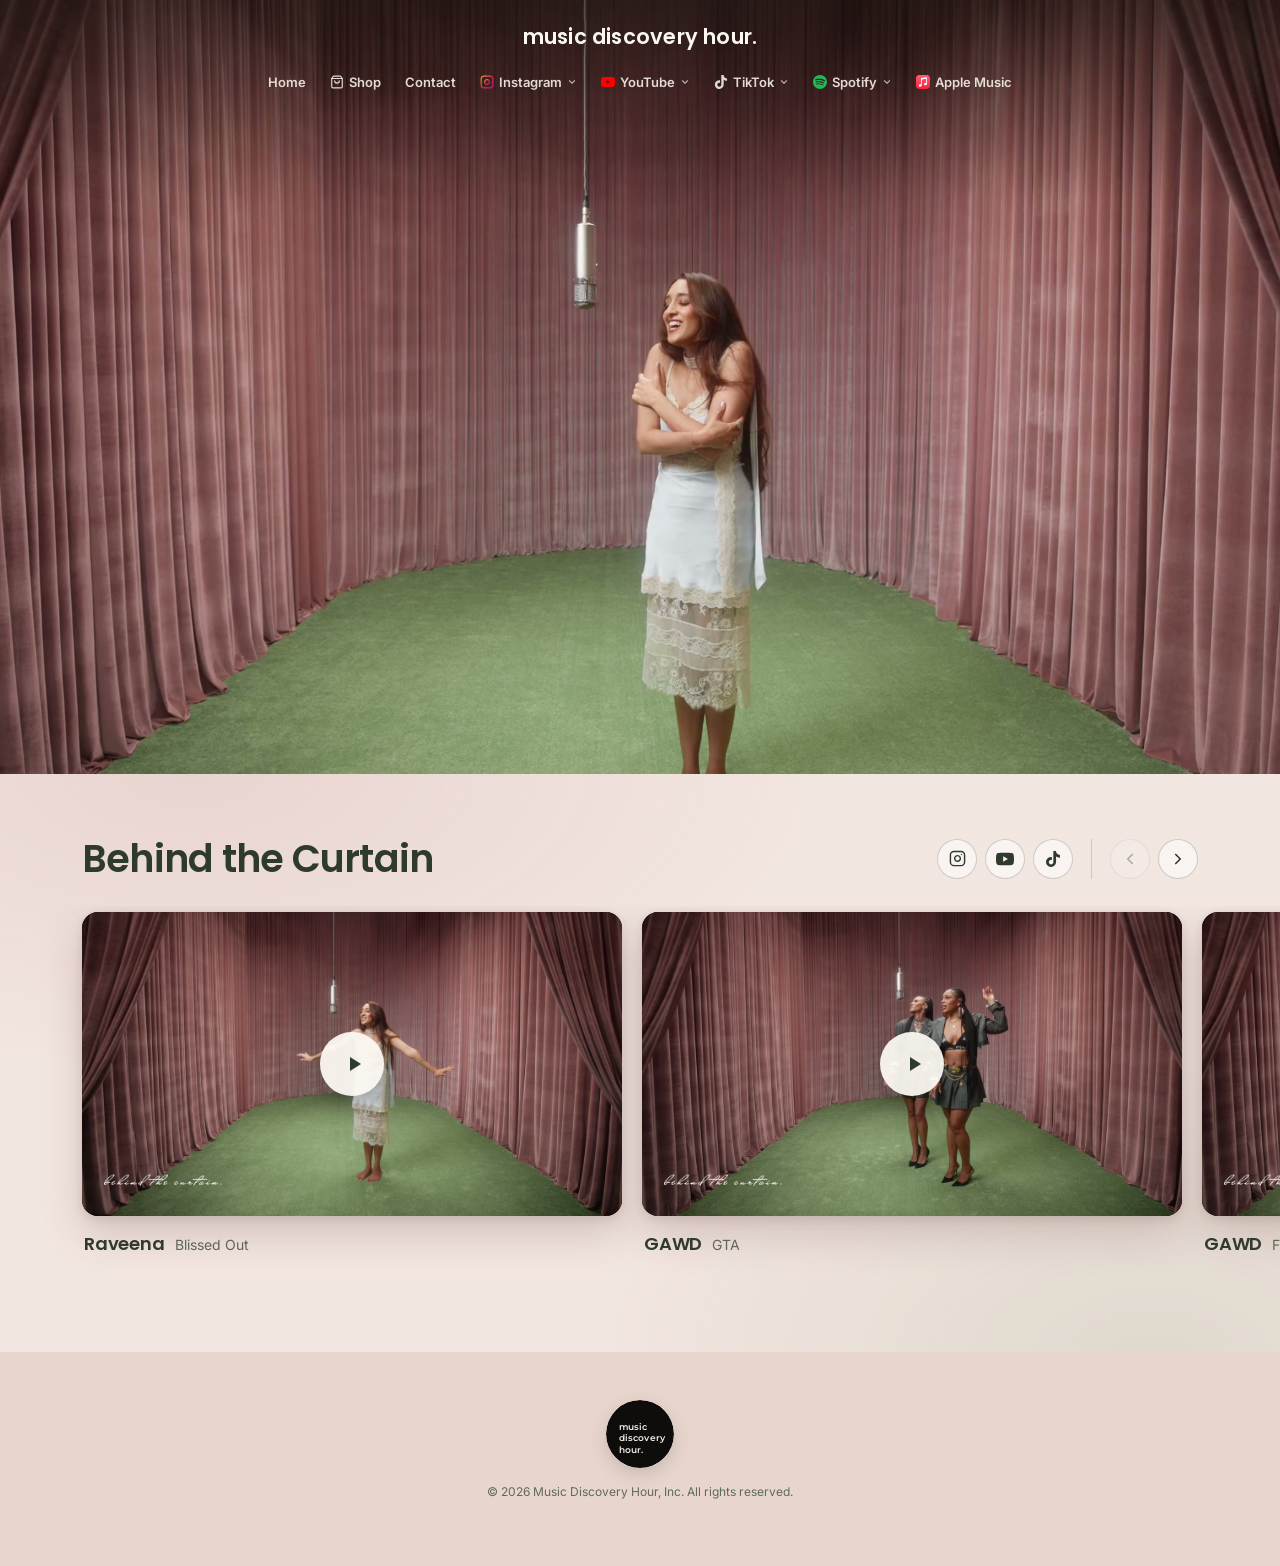
==== commit 7a52d815: "Home: one swipeable Behind the Curtain carousel, blush + green palette, light footer; remove IG post" ====
--- a/index.html
+++ b/index.html
@@ -49,7 +49,10 @@
   <nav class="topnav topnav-overlay">
     <h1 class="nav-wordmark">music discovery hour.</h1>
     <div class="nav-links">
-      <a href="/">Home</a>
+      <a href="/">
+        <svg class="nav-ico-m" width="14" height="14" viewBox="0 0 24 24" fill="none" stroke="currentColor" stroke-width="2" stroke-linecap="round" stroke-linejoin="round" aria-hidden="true"><path d="M3 10.5 12 3l9 7.5"/><path d="M5 9v11a1 1 0 0 0 1 1h4v-6h4v6h4a1 1 0 0 0 1-1V9"/></svg>
+        Home
+      </a>
       <a href="/shop.html">
         <svg width="14" height="14" viewBox="0 0 24 24" fill="none" stroke="currentColor" stroke-width="2" stroke-linecap="round" stroke-linejoin="round">
           <path d="M6 2L3 6v14a2 2 0 0 0 2 2h14a2 2 0 0 0 2-2V6l-3-4z"/>
@@ -58,7 +61,10 @@
         </svg>
         Shop
       </a>
-      <a href="/contact.html">Contact</a>
+      <a href="/contact.html">
+        <svg class="nav-ico-m" width="14" height="14" viewBox="0 0 24 24" fill="none" stroke="currentColor" stroke-width="2" stroke-linecap="round" stroke-linejoin="round" aria-hidden="true"><rect x="3" y="5" width="18" height="14" rx="2"/><path d="m3 7 9 6 9-6"/></svg>
+        Contact
+      </a>
       <div class="nav-drop">
         <button type="button" class="nav-drop-btn" aria-haspopup="true" aria-expanded="false">
           <svg width="14" height="14" viewBox="0 0 24 24" fill="none" stroke="url(#igGradNav)" stroke-width="2" stroke-linecap="round" stroke-linejoin="round">
@@ -164,123 +170,52 @@
     <div class="vhero-overlay" aria-hidden="true"></div>
   </header>
 
-  <!-- Music Discovery Hour × Behind the Curtain -->
-  <section class="split" id="sessions">
-    <div class="split-inner">
-
-      <div class="split-col reveal">
-        <div class="split-head">
-          <h2 class="split-title">Music Discovery Hour</h2>
-          <div class="chan-icons">
-            <a class="chan-icon" href="https://instagram.com/musicdiscoveryhour" target="_blank" rel="noopener" aria-label="Music Discovery Hour on Instagram">
-              <svg width="16" height="16" viewBox="0 0 24 24" fill="none" stroke="currentColor" stroke-width="2" stroke-linecap="round" stroke-linejoin="round"><rect x="2" y="2" width="20" height="20" rx="5" ry="5"/><path d="M16 11.37A4 4 0 1 1 12.63 8 4 4 0 0 1 16 11.37z"/><line x1="17.5" y1="6.5" x2="17.51" y2="6.5"/></svg>
-            </a>
-          </div>
-        </div>
-        <div class="mosaic">
-          <a class="ig-card" href="https://www.instagram.com/p/DYDxOQFmuO3/" target="_blank" rel="noopener">
-            <img src="assets/ig-1.jpg" width="800" height="1000" alt="MDH Album Spotlight: Cleo Sol's Mother" loading="lazy">
-            <span class="ig-arrow" aria-hidden="true">↗</span>
-          </a>
-          <a class="ig-card" href="https://www.instagram.com/p/DW7yKsQFJNR/" target="_blank" rel="noopener">
-            <img src="assets/ig-2.jpg" width="800" height="1000" alt="MDH Picks: Coachella Ones To Watch" loading="lazy">
-            <span class="ig-arrow" aria-hidden="true">↗</span>
-          </a>
-          <a class="ig-card" href="https://www.instagram.com/p/DVCYOpzEluY/" target="_blank" rel="noopener">
-            <img src="assets/ig-3.jpg" width="800" height="1000" alt="MDH Artist Spotlight: Olivia Dean" loading="lazy">
-            <span class="ig-arrow" aria-hidden="true">↗</span>
-          </a>
-          <a class="ig-card" href="https://www.instagram.com/p/DTJMqB7E918/" target="_blank" rel="noopener">
-            <img src="assets/ig-4.jpg" width="800" height="1000" alt="MDH Picks: Daniel Caesar NPR Tiny Desk" loading="lazy">
-            <span class="ig-arrow" aria-hidden="true">↗</span>
-          </a>
-          <a class="ig-card" href="https://www.instagram.com/p/DTHqWK_lJe2/" target="_blank" rel="noopener">
-            <img src="assets/ig-5.jpg" width="800" height="1000" alt="MDH Picks: Top Albums of 2025" loading="lazy">
-            <span class="ig-arrow" aria-hidden="true">↗</span>
-          </a>
-          <a class="ig-card" href="https://www.instagram.com/p/DXA0d02Gmgy/" target="_blank" rel="noopener">
-            <img src="assets/ig-6.jpg" width="800" height="600" alt="MDH Picks: Fred again.." loading="lazy">
-            <span class="ig-arrow" aria-hidden="true">↗</span>
-          </a>
-          <a class="ig-card" href="https://www.instagram.com/p/DW91yy5Etwt/" target="_blank" rel="noopener">
-            <img src="assets/ig-7.jpg" width="800" height="1000" alt="MDH Artist Spotlight: WILLOW" loading="lazy">
-            <span class="ig-arrow" aria-hidden="true">↗</span>
-          </a>
-          <a class="ig-card" href="https://www.instagram.com/p/DWo6Dl8GkbV/" target="_blank" rel="noopener">
-            <img src="assets/ig-8.jpg" width="800" height="800" alt="MDH Artist Spotlight: Marvin Gaye" loading="lazy">
-            <span class="ig-arrow" aria-hidden="true">↗</span>
-          </a>
-          <a class="ig-card" href="https://www.instagram.com/p/DVfrDv4lK7p/" target="_blank" rel="noopener">
-            <img src="assets/ig-9.jpg" width="800" height="1000" alt="MDH Artist Spotlight: Cameron Winter" loading="lazy">
-            <span class="ig-arrow" aria-hidden="true">↗</span>
-          </a>
-        </div>
-      </div>
-
-      <div class="split-col reveal">
-        <div class="split-sticky">
-          <div class="split-head">
-            <h2 class="split-title">Behind the Curtain</h2>
-            <div class="chan-icons">
-              <a class="chan-icon" href="https://www.instagram.com/behindthecurtainseries" target="_blank" rel="noopener" aria-label="Behind the Curtain on Instagram">
-                <svg width="16" height="16" viewBox="0 0 24 24" fill="none" stroke="currentColor" stroke-width="2" stroke-linecap="round" stroke-linejoin="round"><rect x="2" y="2" width="20" height="20" rx="5" ry="5"/><path d="M16 11.37A4 4 0 1 1 12.63 8 4 4 0 0 1 16 11.37z"/><line x1="17.5" y1="6.5" x2="17.51" y2="6.5"/></svg>
-              </a>
-              <a class="chan-icon" href="https://www.youtube.com/channel/UCTLJP53Q57KqO9Y9fJAC_dw" target="_blank" rel="noopener" aria-label="Behind the Curtain on YouTube">
-                <svg width="17" height="17" viewBox="0 0 24 24" fill="currentColor"><path d="M23.5 6.19a3.02 3.02 0 0 0-2.12-2.14C19.5 3.55 12 3.55 12 3.55s-7.5 0-9.38.5A3.02 3.02 0 0 0 .5 6.19C0 8.07 0 12 0 12s0 3.93.5 5.81a3.02 3.02 0 0 0 2.12 2.14c1.88.5 9.38.5 9.38.5s7.5 0 9.38-.5a3.02 3.02 0 0 0 2.12-2.14C24 15.93 24 12 24 12s0-3.93-.5-5.81zM9.55 15.57V8.43L15.82 12l-6.27 3.57z"/></svg>
-              </a>
-            </div>
-          </div>
-
-          <div class="session-card" id="sessionCard">
-            <div class="session-player">
-              <button type="button" class="session-poster" id="sessionPlay" aria-label="Play Blissed Out by Raveena">
-                <img src="assets/session-raveena.jpg" width="1280" height="720" alt="Raveena performing Blissed Out between rose velvet curtains" loading="lazy" id="sessionPoster">
-                <span class="play-badge" aria-hidden="true">
-                  <svg width="26" height="26" viewBox="0 0 24 24" fill="currentColor"><path d="M8 5v14l11-7z"/></svg>
-                </span>
-              </button>
-              <div class="session-embed" id="sessionEmbed" hidden></div>
-            </div>
-            <div class="session-meta">
-              <div class="session-tag" id="sessionTag">Featured Session</div>
-              <div class="session-name" id="sessionName">Raveena <span class="session-song">Blissed Out</span></div>
-            </div>
-          </div>
-
-          <div class="session-list" id="sessionList" role="list" aria-label="Behind the Curtain sessions">
-            <button type="button" class="session-item is-current" role="listitem" aria-current="true"
-              data-video="EBrhz3Px0Js" data-artist="Raveena" data-song="Blissed Out" data-featured="1"
-              data-thumb="assets/session-raveena.jpg" data-alt="Raveena performing Blissed Out between rose velvet curtains">
-              <img src="assets/session-raveena.jpg" width="1280" height="720" alt="" loading="lazy">
-              <span class="session-item-text"><strong>Raveena</strong><span>Blissed Out</span></span>
-            </button>
-            <button type="button" class="session-item" role="listitem"
-              data-video="2JPnbZYMb2o" data-artist="GAWD" data-song="GTA"
-              data-thumb="assets/session-gta.jpg" data-alt="GAWD performing GTA between rose velvet curtains">
-              <img src="assets/session-gta.jpg" width="1280" height="720" alt="" loading="lazy">
-              <span class="session-item-text"><strong>GAWD</strong><span>GTA</span></span>
-            </button>
-            <button type="button" class="session-item" role="listitem"
-              data-video="VNwyOwv8AHc" data-artist="GAWD" data-song="FOR MIA"
-              data-thumb="assets/session-formia.jpg" data-alt="GAWD performing FOR MIA between rose velvet curtains">
-              <img src="assets/session-formia.jpg" width="1280" height="720" alt="" loading="lazy">
-              <span class="session-item-text"><strong>GAWD</strong><span>FOR MIA</span></span>
-            </button>
-            <button type="button" class="session-item" role="listitem"
-              data-video="SMCJ7mr7Xnc" data-artist="Lee Lewis" data-song="Your Love (What I&#39;m Dying From)"
-              data-thumb="assets/session-lee-lewis.jpg" data-alt="Lee Lewis performing Your Love in front of white curtains">
-              <img src="assets/session-lee-lewis.jpg" width="1280" height="720" alt="" loading="lazy">
-              <span class="session-item-text"><strong>Lee Lewis</strong><span>Your Love (What I'm Dying From)</span></span>
-            </button>
-          </div>
-          <a class="session-more" href="https://www.youtube.com/@BehindTheCurtainSeries" target="_blank" rel="noopener">
-            All sessions on YouTube
-            <span aria-hidden="true">&#8599;</span>
-          </a>
-        </div>
-      </div>
-
+  <!-- Behind the Curtain: swipeable sessions carousel -->
+  <section class="sessions" id="sessions" aria-labelledby="sessionsTitle">
+    <div class="sessions-inner">
+      <div class="sessions-head">
+        <h2 class="sessions-title" id="sessionsTitle">Behind the Curtain</h2>
+        <div class="sessions-tools">
+          <a class="chan-icon" href="https://www.instagram.com/behindthecurtainseries" target="_blank" rel="noopener" aria-label="Behind the Curtain on Instagram"><svg width="17" height="17" viewBox="0 0 24 24" fill="none" stroke="currentColor" stroke-width="2" stroke-linecap="round" stroke-linejoin="round" aria-hidden="true"><rect x="2" y="2" width="20" height="20" rx="5" ry="5"/><path d="M16 11.37A4 4 0 1 1 12.63 8 4 4 0 0 1 16 11.37z"/><line x1="17.5" y1="6.5" x2="17.51" y2="6.5"/></svg></a>
+          <a class="chan-icon" href="https://www.youtube.com/channel/UCTLJP53Q57KqO9Y9fJAC_dw" target="_blank" rel="noopener" aria-label="Behind the Curtain on YouTube"><svg width="18" height="18" viewBox="0 0 24 24" fill="currentColor" aria-hidden="true"><path d="M23.5 6.19a3.02 3.02 0 0 0-2.12-2.14C19.5 3.55 12 3.55 12 3.55s-7.5 0-9.38.5A3.02 3.02 0 0 0 .5 6.19C0 8.07 0 12 0 12s0 3.93.5 5.81a3.02 3.02 0 0 0 2.12 2.14c1.88.5 9.38.5 9.38.5s7.5 0 9.38-.5a3.02 3.02 0 0 0 2.12-2.14C24 15.93 24 12 24 12s0-3.93-.5-5.81zM9.55 15.57V8.43L15.82 12l-6.27 3.57z"/></svg></a>
+          <a class="chan-icon" href="https://www.tiktok.com/@btc.series" target="_blank" rel="noopener" aria-label="Behind the Curtain on TikTok"><svg width="16" height="16" viewBox="0 0 24 24" fill="currentColor" aria-hidden="true"><path d="M12.53.02C13.84 0 15.14.01 16.44 0c.08 1.53.63 3.09 1.75 4.17 1.12 1.11 2.7 1.62 4.24 1.79v4.03c-1.44-.05-2.89-.35-4.2-.97-.57-.26-1.1-.59-1.62-.93-.01 2.92.01 5.84-.02 8.75-.08 1.4-.54 2.79-1.35 3.94-1.31 1.92-3.58 3.17-5.91 3.21-1.43.08-2.86-.31-4.08-1.03-2.02-1.19-3.44-3.37-3.65-5.71-.02-.5-.03-1-.01-1.49.18-1.9 1.12-3.72 2.58-4.96 1.66-1.44 3.98-2.13 6.15-1.72.02 1.48-.04 2.96-.04 4.44-.99-.32-2.15-.23-3.02.37-.63.41-1.11 1.04-1.36 1.75-.21.51-.15 1.07-.14 1.61.24 1.64 1.82 3.02 3.5 2.87 1.12-.01 2.19-.66 2.77-1.61.19-.33.4-.67.41-1.06.1-1.79.06-3.57.07-5.36.01-4.03-.01-8.05.02-12.07z"/></svg></a>
+          <span class="sessions-arrows">
+            <button type="button" class="sess-arrow" data-dir="-1" aria-label="Previous sessions"><svg width="18" height="18" viewBox="0 0 24 24" fill="none" stroke="currentColor" stroke-width="2.2" stroke-linecap="round" stroke-linejoin="round" aria-hidden="true"><path d="M15 18l-6-6 6-6"/></svg></button>
+            <button type="button" class="sess-arrow" data-dir="1" aria-label="Next sessions"><svg width="18" height="18" viewBox="0 0 24 24" fill="none" stroke="currentColor" stroke-width="2.2" stroke-linecap="round" stroke-linejoin="round" aria-hidden="true"><path d="M9 18l6-6-6-6"/></svg></button>
+          </span>
+        </div>
+      </div>
     </div>
+    <ul class="sess-track" id="sessTrack" aria-label="Behind the Curtain sessions">
+        <li class="sess-card">
+          <button type="button" class="sess-media" data-video="EBrhz3Px0Js" data-title="Raveena: Blissed Out" aria-label="Play Blissed Out by Raveena">
+            <img src="assets/session-raveena.jpg" width="1280" height="720" alt="Raveena performing Blissed Out between rose velvet curtains" loading="lazy">
+            <span class="play-badge" aria-hidden="true"><svg width="24" height="24" viewBox="0 0 24 24" fill="currentColor"><path d="M8 5v14l11-7z"/></svg></span>
+          </button>
+          <div class="sess-text"><strong>Raveena</strong><span>Blissed Out</span></div>
+        </li>
+        <li class="sess-card">
+          <button type="button" class="sess-media" data-video="2JPnbZYMb2o" data-title="GAWD: GTA" aria-label="Play GTA by GAWD">
+            <img src="assets/session-gta.jpg" width="1280" height="720" alt="GAWD performing GTA between rose velvet curtains" loading="lazy">
+            <span class="play-badge" aria-hidden="true"><svg width="24" height="24" viewBox="0 0 24 24" fill="currentColor"><path d="M8 5v14l11-7z"/></svg></span>
+          </button>
+          <div class="sess-text"><strong>GAWD</strong><span>GTA</span></div>
+        </li>
+        <li class="sess-card">
+          <button type="button" class="sess-media" data-video="VNwyOwv8AHc" data-title="GAWD: FOR MIA" aria-label="Play FOR MIA by GAWD">
+            <img src="assets/session-formia.jpg" width="1280" height="720" alt="GAWD performing FOR MIA between rose velvet curtains" loading="lazy">
+            <span class="play-badge" aria-hidden="true"><svg width="24" height="24" viewBox="0 0 24 24" fill="currentColor"><path d="M8 5v14l11-7z"/></svg></span>
+          </button>
+          <div class="sess-text"><strong>GAWD</strong><span>FOR MIA</span></div>
+        </li>
+        <li class="sess-card">
+          <button type="button" class="sess-media" data-video="SMCJ7mr7Xnc" data-title="Lee Lewis: Your Love (What I&#39;m Dying From)" aria-label="Play Your Love (What I&#39;m Dying From) by Lee Lewis">
+            <img src="assets/session-lee-lewis.jpg" width="1280" height="720" alt="Lee Lewis performing Your Love in front of white curtains" loading="lazy">
+            <span class="play-badge" aria-hidden="true"><svg width="24" height="24" viewBox="0 0 24 24" fill="currentColor"><path d="M8 5v14l11-7z"/></svg></span>
+          </button>
+          <div class="sess-text"><strong>Lee Lewis</strong><span>Your Love (What I&#39;m Dying From)</span></div>
+        </li>
+    </ul>
   </section>
 
   <!-- Footer -->
@@ -300,57 +235,48 @@
 
   <script>
     (function () {
-      // Behind the Curtain sessions: one player, pick a session from the list
-      var play = document.getElementById('sessionPlay');
-      var embed = document.getElementById('sessionEmbed');
-      var poster = document.getElementById('sessionPoster');
-      var tag = document.getElementById('sessionTag');
-      var nameEl = document.getElementById('sessionName');
-      var items = Array.prototype.slice.call(document.querySelectorAll('.session-item'));
-      var current = items[0];
-
-      function embedUrl(id) {
-        return 'https://www.youtube-nocookie.com/embed/' + id + '?autoplay=1&rel=0';
-      }
-      function showEmbed() {
-        var d = current.dataset;
-        embed.innerHTML = '<iframe src="' + embedUrl(d.video) + '" title="Behind the Curtain \u2014 ' +
-          d.artist + ': ' + d.song + '" allow="accelerometer; autoplay; clipboard-write; encrypted-media; gyroscope; picture-in-picture; web-share" allowfullscreen></iframe>';
-        play.hidden = true;
-        embed.hidden = false;
-        document.getElementById('sessionList').classList.add('is-playing');
-      }
-      function select(item) {
-        var playing = !embed.hidden;
-        items.forEach(function (it) {
-          var on = it === item;
-          it.classList.toggle('is-current', on);
-          if (on) it.setAttribute('aria-current', 'true'); else it.removeAttribute('aria-current');
-        });
-        current = item;
-        var d = item.dataset;
-        poster.src = d.thumb;
-        poster.alt = d.alt;
-        play.setAttribute('aria-label', 'Play ' + d.song + ' by ' + d.artist);
-        tag.textContent = d.featured ? 'Featured Session' : 'Session';
-        nameEl.innerHTML = '';
-        nameEl.appendChild(document.createTextNode(d.artist + ' '));
-        var song = document.createElement('span');
-        song.className = 'session-song';
-        song.textContent = d.song;
-        nameEl.appendChild(song);
-        if (playing) showEmbed();
-      }
-      if (play && embed) {
-        play.addEventListener('click', showEmbed);
-        items.forEach(function (item) {
-          item.addEventListener('click', function () {
-            if (item === current) { if (embed.hidden) showEmbed(); return; }
-            select(item);
-            var card = document.getElementById('sessionCard');
-            if (card && card.getBoundingClientRect().top < 0) card.scrollIntoView({ behavior: 'smooth', block: 'start' });
+      // Behind the Curtain carousel: swipe/scroll; tapping a card plays it in place
+      var track = document.getElementById('sessTrack');
+      if (track) {
+        var playingBtn = null;
+        function stopCurrent() {
+          if (!playingBtn) return;
+          var frame = playingBtn.parentNode.querySelector('.sess-embed');
+          if (frame) frame.remove();
+          playingBtn.hidden = false;
+          playingBtn = null;
+        }
+        track.querySelectorAll('.sess-media').forEach(function (btn) {
+          btn.addEventListener('click', function () {
+            stopCurrent();
+            var wrap = document.createElement('div');
+            wrap.className = 'sess-embed';
+            wrap.innerHTML = '<iframe src="https://www.youtube-nocookie.com/embed/' + btn.dataset.video +
+              '?autoplay=1&rel=0&playsinline=1" title="Behind the Curtain \u2014 ' + btn.dataset.title +
+              '" allow="accelerometer; autoplay; clipboard-write; encrypted-media; gyroscope; picture-in-picture; web-share" allowfullscreen></iframe>';
+            btn.hidden = true;
+            btn.parentNode.insertBefore(wrap, btn.nextSibling);
+            playingBtn = btn;
           });
         });
+        document.querySelectorAll('.sess-arrow').forEach(function (a) {
+          a.addEventListener('click', function () {
+            var card = track.querySelector('.sess-card');
+            var step = card ? card.getBoundingClientRect().width + 20 : track.clientWidth * 0.8;
+            track.scrollBy({ left: step * Number(a.dataset.dir), behavior: 'smooth' });
+          });
+        });
+        function syncArrows() {
+          var max = track.scrollWidth - track.clientWidth - 2;
+          var arrows = document.querySelectorAll('.sess-arrow');
+          if (arrows.length === 2) {
+            arrows[0].disabled = track.scrollLeft <= 2;
+            arrows[1].disabled = track.scrollLeft >= max;
+          }
+        }
+        track.addEventListener('scroll', syncArrows, { passive: true });
+        window.addEventListener('resize', syncArrows);
+        syncArrows();
       }
 
       // Scroll reveal
--- a/style.css
+++ b/style.css
@@ -10,8 +10,13 @@
   --ink: #17130e;
   --text: #1a1a1a;
   --text-muted: #6b6356;
-  --accent: #c8a87c;
-  --accent-dark: #a8865a;
+  --accent: #b9787c;
+  --accent-dark: #8e4a51;
+  /* Pulled from the Behind the Curtain set: rose velvet + green floor */
+  --blush: #f2e6e0;
+  --blush-deep: #e8d6ce;
+  --green-ink: #2e3b2c;
+  --green-muted: #5d6b58;
   --border: #d9d0c3;
   --radius: 16px;
   --max-w: 480px;
@@ -296,6 +301,11 @@
   color: var(--ink);
 }
 
+/* Icons that only appear on phones (Home, Contact) */
+.nav-ico-m {
+  display: none;
+}
+
 /* ---- Video Hero ---- */
 .vhero {
   position: relative;
@@ -415,126 +425,144 @@
   margin-bottom: 28px;
 }
 
-/* ---- Split: MDH grid x Behind the Curtain ---- */
-.split {
-  background-color: var(--ink);
-  background-image:
-    url("data:image/svg+xml,%3Csvg xmlns='http://www.w3.org/2000/svg' width='160' height='160'%3E%3Cfilter id='n'%3E%3CfeTurbulence type='fractalNoise' baseFrequency='0.9' numOctaves='2' stitchTiles='stitch'/%3E%3C/filter%3E%3Crect width='100%25' height='100%25' filter='url(%23n)' opacity='0.055'/%3E%3C/svg%3E"),
-    radial-gradient(1200px 540px at 26% -4%, rgba(251, 248, 242, 0.06), transparent 62%),
-    radial-gradient(1000px 640px at 88% 14%, rgba(173, 109, 115, 0.11), transparent 64%),
-    linear-gradient(to bottom, rgba(0, 0, 0, 0) 68%, rgba(0, 0, 0, 0.32) 100%);
-  color: #fbf8f2;
-}
-
-.split-inner {
-  max-width: 1280px;
+/* ---- Behind the Curtain carousel ---- */
+.sessions {
+  background:
+    radial-gradient(900px 420px at 15% 0%, rgba(185, 120, 124, 0.16), transparent 70%),
+    radial-gradient(800px 420px at 90% 100%, rgba(111, 138, 94, 0.14), transparent 70%),
+    var(--blush);
+  color: var(--green-ink);
+  padding: 64px 0 72px;
+}
+
+.sessions-inner {
+  max-width: 1180px;
   margin: 0 auto;
-  padding: 84px 32px;
-  display: grid;
-  grid-template-columns: 1.15fr 1fr;
-  gap: 56px;
-}
-
-.split-title {
+  padding: 0 32px;
+}
+
+.sessions-head {
+  display: flex;
+  align-items: center;
+  justify-content: space-between;
+  gap: 16px;
+  flex-wrap: wrap;
+  margin-bottom: 26px;
+}
+
+.sessions-title {
   font-family: var(--font-display);
-  font-size: clamp(22px, 2.4vw, 30px);
+  font-size: clamp(26px, 3.4vw, 38px);
   font-weight: 600;
   letter-spacing: -0.02em;
   line-height: 1.1;
-  color: #fbf8f2;
+  color: var(--green-ink);
+  margin: 0;
   text-align: left;
+}
+
+.sessions-tools {
+  display: flex;
+  align-items: center;
+  gap: 8px;
+}
+
+.sessions-arrows {
+  display: inline-flex;
+  gap: 8px;
+  margin-left: 10px;
+  padding-left: 18px;
+  border-left: 1px solid rgba(46, 59, 44, 0.18);
+}
+
+.chan-icon,
+.sess-arrow {
+  width: 40px;
+  height: 40px;
+  border-radius: 50%;
+  border: 1px solid rgba(46, 59, 44, 0.22);
+  background: rgba(255, 255, 255, 0.55);
+  color: var(--green-ink);
+  display: inline-flex;
+  align-items: center;
+  justify-content: center;
+  cursor: pointer;
+  transition: background 0.2s, color 0.2s, border-color 0.2s, transform 0.18s, opacity 0.2s;
+}
+
+.chan-icon:hover,
+.sess-arrow:hover:not(:disabled) {
+  background: var(--green-ink);
+  color: var(--blush);
+  border-color: var(--green-ink);
+  transform: translateY(-2px);
+}
+
+.sess-arrow:disabled {
+  opacity: 0.35;
+  cursor: default;
+}
+
+/* Full-bleed track that lines up with the content column, snaps card by card */
+.sess-track {
+  --gutter: max(32px, calc((100vw - 1180px) / 2 + 32px));
+  list-style: none;
   margin: 0;
-}
-
-.split-head {
-  display: flex;
-  align-items: center;
-  justify-content: space-between;
-  gap: 14px;
-  margin-bottom: 18px;
-  min-height: 40px;
-}
-
-.chan-icons {
-  display: flex;
-  gap: 8px;
-}
-
-.chan-icon {
-  width: 38px;
-  height: 38px;
-  border-radius: 50%;
-  border: 1px solid rgba(245, 240, 232, 0.3);
-  color: rgba(245, 240, 232, 0.9);
-  display: inline-flex;
-  align-items: center;
-  justify-content: center;
-  transition: background 0.2s, color 0.2s, border-color 0.2s, transform 0.18s;
-}
-
-.chan-icon:hover {
-  background: #fbf8f2;
-  color: var(--ink);
-  border-color: #fbf8f2;
-  transform: translateY(-2px);
-}
-
-.mosaic {
-  display: grid;
-  grid-template-columns: repeat(3, 1fr);
-  gap: 10px;
-}
-
-.split-sticky {
-  position: sticky;
-  top: 28px;
-}
-
-.session-card {
-  width: 100%;
-  position: relative;
-  isolation: isolate;
-}
-
-/* Ambient light behind the featured video — picks up the curtain tones */
-.session-card::before {
-  content: '';
-  position: absolute;
-  top: -7%;
-  left: -7%;
-  right: -7%;
-  height: 72%;
-  background:
-    radial-gradient(60% 70% at 32% 42%, rgba(173, 109, 115, 0.4), transparent 72%),
-    radial-gradient(55% 65% at 74% 52%, rgba(200, 168, 124, 0.26), transparent 74%);
-  filter: blur(46px);
-  z-index: -1;
-  pointer-events: none;
-}
-
-.session-poster {
+  display: flex;
+  gap: 20px;
+  overflow-x: auto;
+  scroll-snap-type: x mandatory;
+  scroll-padding-inline: var(--gutter);
+  padding: 6px var(--gutter) 22px;
+  scrollbar-width: none;
+  -webkit-overflow-scrolling: touch;
+}
+
+.sess-track::-webkit-scrollbar {
+  display: none;
+}
+
+.sess-card {
+  flex: 0 0 clamp(280px, 44vw, 540px);
+  scroll-snap-align: start;
+}
+
+.sess-media,
+.sess-embed {
   position: relative;
   display: block;
   width: 100%;
   aspect-ratio: 16 / 9;
-  border: 1px solid rgba(245, 240, 232, 0.14);
-  border-radius: 18px;
+  border-radius: 16px;
   overflow: hidden;
+  background: #1c1714;
+  box-shadow:
+    0 18px 40px rgba(110, 58, 62, 0.22),
+    0 3px 10px rgba(46, 59, 44, 0.12);
+}
+
+.sess-media {
+  border: 0;
+  padding: 0;
   cursor: pointer;
-  padding: 0;
-  background: #000;
-  box-shadow: 0 24px 60px rgba(0, 0, 0, 0.45);
-}
-
-.session-poster img {
+}
+
+.sess-media img {
   width: 100%;
   height: 100%;
   object-fit: cover;
   transition: transform 0.5s ease;
 }
 
-.session-poster:hover img {
-  transform: scale(1.03);
+.sess-media:hover img {
+  transform: scale(1.04);
+}
+
+.sess-embed iframe {
+  width: 100%;
+  height: 100%;
+  border: 0;
+  display: block;
 }
 
 .play-badge {
@@ -542,240 +570,48 @@
   top: 50%;
   left: 50%;
   transform: translate(-50%, -50%);
-  width: 76px;
-  height: 76px;
+  width: 64px;
+  height: 64px;
   border-radius: 50%;
-  background: rgba(251, 248, 242, 0.95);
-  color: var(--ink);
+  background: rgba(251, 248, 242, 0.94);
+  color: var(--green-ink);
   display: flex;
   align-items: center;
   justify-content: center;
-  padding-left: 5px;
+  padding-left: 4px;
+  box-shadow: 0 10px 30px rgba(0, 0, 0, 0.3);
   transition: transform 0.25s ease, background 0.2s;
-  box-shadow: 0 12px 40px rgba(0, 0, 0, 0.4);
-}
-
-.session-poster:hover .play-badge {
+}
+
+.sess-media:hover .play-badge {
   transform: translate(-50%, -50%) scale(1.08);
   background: #ffffff;
 }
 
-.session-embed {
-  position: relative;
-  width: 100%;
-  aspect-ratio: 16 / 9;
-  border: 1px solid rgba(245, 240, 232, 0.14);
-  border-radius: 18px;
-  overflow: hidden;
-  box-shadow: 0 24px 60px rgba(0, 0, 0, 0.5);
-}
-
-.session-embed iframe {
-  width: 100%;
-  height: 100%;
-  border: 0;
-  display: block;
-}
-
-.session-meta {
+.sess-text {
   display: flex;
   align-items: baseline;
-  gap: 14px;
-  margin-top: 18px;
-}
-
-.session-tag {
-  font-size: 11px;
-  font-weight: 800;
-  text-transform: uppercase;
-  letter-spacing: 2px;
-  color: var(--accent);
-  border: 1px solid rgba(200, 168, 124, 0.4);
-  border-radius: 999px;
-  padding: 6px 14px;
-}
-
-.session-name {
+  gap: 10px;
+  margin-top: 14px;
+  padding: 0 2px;
+  min-width: 0;
+}
+
+.sess-text strong {
   font-family: var(--font-display);
-  font-size: clamp(20px, 2.2vw, 26px);
-  font-weight: 600;
-  letter-spacing: -0.02em;
-  color: #fbf8f2;
-}
-
-.session-song {
-  font-family: var(--font-ui);
-  font-size: 13px;
-  font-weight: 500;
-  letter-spacing: 0;
-  color: rgba(245, 240, 232, 0.6);
-  margin-left: 6px;
-  white-space: nowrap;
-}
-
-.session-player {
-  position: relative;
-}
-
-/* ---- Session list (pick a performance) ---- */
-.session-list {
-  display: flex;
-  flex-direction: column;
-  gap: 6px;
-  margin-top: 22px;
-}
-
-.session-item {
-  display: flex;
-  align-items: center;
-  gap: 14px;
-  width: 100%;
-  padding: 8px 12px 8px 8px;
-  border: 1px solid rgba(245, 240, 232, 0.12);
-  border-radius: 14px;
-  background: rgba(245, 240, 232, 0.035);
-  color: #fbf8f2;
-  font-family: inherit;
-  text-align: left;
-  cursor: pointer;
-  transition: background 0.2s, border-color 0.2s, transform 0.18s;
-}
-
-.session-item:hover {
-  background: rgba(245, 240, 232, 0.07);
-  border-color: rgba(245, 240, 232, 0.3);
-  transform: translateY(-1px);
-  box-shadow: 0 8px 22px rgba(0, 0, 0, 0.35);
-}
-
-.session-item.is-current {
-  background: rgba(245, 240, 232, 0.08);
-  border-color: var(--accent);
-  cursor: default;
-  transform: none;
-  box-shadow: 0 10px 28px rgba(0, 0, 0, 0.35), 0 0 30px rgba(200, 168, 124, 0.12);
-}
-
-.session-item img {
-  width: 96px;
-  height: 54px;
-  flex-shrink: 0;
-  border-radius: 8px;
-  object-fit: cover;
-  background: #000;
-  border: 1px solid rgba(245, 240, 232, 0.12);
-  box-shadow: 0 4px 12px rgba(0, 0, 0, 0.35);
-}
-
-.session-item-text {
-  display: flex;
-  flex-direction: column;
-  min-width: 0;
-  line-height: 1.3;
-}
-
-.session-item-text strong {
-  font-family: var(--font-display);
-  font-size: 17px;
+  font-size: 18px;
   font-weight: 600;
   letter-spacing: -0.01em;
-}
-
-.session-item-text span {
-  font-size: 13px;
-  color: rgba(245, 240, 232, 0.6);
+  color: var(--green-ink);
+  white-space: nowrap;
+}
+
+.sess-text span {
+  font-size: 14px;
+  color: var(--green-muted);
   overflow: hidden;
   text-overflow: ellipsis;
   white-space: nowrap;
-}
-
-.session-item.is-current .session-item-text strong::after {
-  content: 'Selected';
-  font-family: var(--font-ui);
-  font-size: 10px;
-  font-weight: 800;
-  letter-spacing: 1.5px;
-  text-transform: uppercase;
-  color: var(--accent);
-  margin-left: 10px;
-  vertical-align: 2px;
-}
-
-.session-list.is-playing .session-item.is-current .session-item-text strong::after {
-  content: 'Now playing';
-}
-
-.session-more {
-  display: inline-flex;
-  align-items: center;
-  gap: 6px;
-  margin-top: 16px;
-  font-size: 13px;
-  font-weight: 600;
-  color: rgba(245, 240, 232, 0.7);
-  text-decoration: none;
-  transition: color 0.2s;
-}
-
-.session-more:hover {
-  color: #fbf8f2;
-}
-
-/* ---- IG tiles ---- */
-.ig-card {
-  position: relative;
-  display: block;
-  aspect-ratio: 4 / 5;
-  border-radius: var(--radius);
-  overflow: hidden;
-  background: var(--bg-warm);
-  border: 1px solid rgba(245, 240, 232, 0.1);
-  box-shadow: 0 12px 32px rgba(0, 0, 0, 0.38), 0 2px 8px rgba(0, 0, 0, 0.3);
-  transition: transform 0.25s ease, box-shadow 0.25s ease, border-color 0.25s ease;
-}
-
-.ig-card:hover {
-  transform: translateY(-4px);
-  border-color: rgba(200, 168, 124, 0.5);
-  box-shadow:
-    0 22px 48px rgba(0, 0, 0, 0.5),
-    0 4px 12px rgba(0, 0, 0, 0.35),
-    0 0 44px rgba(200, 168, 124, 0.14);
-}
-
-.ig-card img {
-  width: 100%;
-  height: 100%;
-  object-fit: cover;
-  transition: transform 0.5s ease;
-}
-
-.ig-card:hover img {
-  transform: scale(1.05);
-}
-
-.ig-arrow {
-  position: absolute;
-  top: 12px;
-  right: 12px;
-  width: 34px;
-  height: 34px;
-  border-radius: 50%;
-  background: rgba(251, 248, 242, 0.92);
-  color: var(--ink);
-  font-size: 15px;
-  font-weight: 700;
-  display: flex;
-  align-items: center;
-  justify-content: center;
-  opacity: 0;
-  transform: translateY(-4px);
-  transition: opacity 0.25s ease, transform 0.25s ease;
-}
-
-.ig-card:hover .ig-arrow {
-  opacity: 1;
-  transform: translateY(0);
 }
 
 /* ---- Scroll reveal ---- */
@@ -987,8 +823,8 @@
 
 /* ---- Footer ---- */
 .footer {
-  background: var(--ink);
-  color: var(--bg);
+  background: var(--blush-deep);
+  color: var(--green-ink);
   padding: 48px 24px;
   text-align: center;
 }
@@ -1002,28 +838,17 @@
   width: 68px;
   height: 68px;
   margin: 0 auto 14px;
-  box-shadow: 0 0 0 1.5px rgba(245, 240, 232, 0.28);
+  box-shadow: 0 6px 18px rgba(46, 59, 44, 0.18);
 }
 
 .footer p {
   font-size: 12px;
-  color: rgba(245, 240, 232, 0.5);
+  color: var(--green-muted);
   margin-bottom: 16px;
 }
 
 
 /* ---- Responsive ---- */
-@media (max-width: 980px) {
-  .split-inner {
-    grid-template-columns: 1fr;
-    gap: 56px;
-  }
-
-  .split-sticky {
-    position: static;
-  }
-}
-
 @media (max-width: 920px) {
   /* Links row scrolls; dropdowns escape it as a fixed sheet below the masthead */
   .nav-links {
@@ -1059,16 +884,50 @@
     font-size: 18px;
   }
 
-  .mosaic {
-    gap: 6px;
-  }
-
-  .ig-arrow {
-    display: none;
-  }
-
   .nav-drop-menu {
     top: 88px;
+  }
+
+  /* Platform tabs collapse to their icons so the whole row fits a phone.
+     font-size: 0 hides the label visually but keeps it as the accessible name. */
+  .nav-links {
+    justify-content: safe center;
+    gap: 4px;
+  }
+
+  .nav-drop-btn,
+  .nav-links > a {
+    font-size: 0;
+    gap: 0;
+    padding: 9px clamp(5px, 2.2vw, 11px);
+  }
+
+  .nav-ico-m {
+    display: block;
+  }
+
+  .nav-drop-btn svg:not(.drop-chevron),
+  .nav-links > a svg {
+    width: 20px;
+    height: 20px;
+  }
+
+  .nav-drop-btn .drop-chevron {
+    display: none;
+  }
+
+}
+
+@media (max-width: 370px) {
+  /* iPhone SE / mini: tighten the icon row so all 8 still fit */
+  .nav-links {
+    gap: 0;
+  }
+
+  .nav-drop-btn svg:not(.drop-chevron),
+  .nav-links > a svg {
+    width: 18px;
+    height: 18px;
   }
 }
 
@@ -1079,25 +938,30 @@
     min-height: 480px;
   }
 
-  .split-inner {
-    padding: 44px 20px 40px;
-    gap: 44px;
+  .sessions {
+    padding: 44px 0 52px;
+  }
+
+  .sessions-inner {
+    padding: 0 20px;
+  }
+
+  .sess-track {
+    --gutter: 20px;
+    gap: 14px;
+  }
+
+  .sess-card {
+    flex-basis: 84vw;
+  }
+
+  .sessions-arrows {
+    display: none;
   }
 
   .play-badge {
-    width: 64px;
-    height: 64px;
-  }
-
-  .session-meta {
-    flex-direction: column;
-    gap: 10px;
-    align-items: flex-start;
-  }
-
-  .session-item img {
-    width: 80px;
-    height: 45px;
+    width: 54px;
+    height: 54px;
   }
 
   .contact {
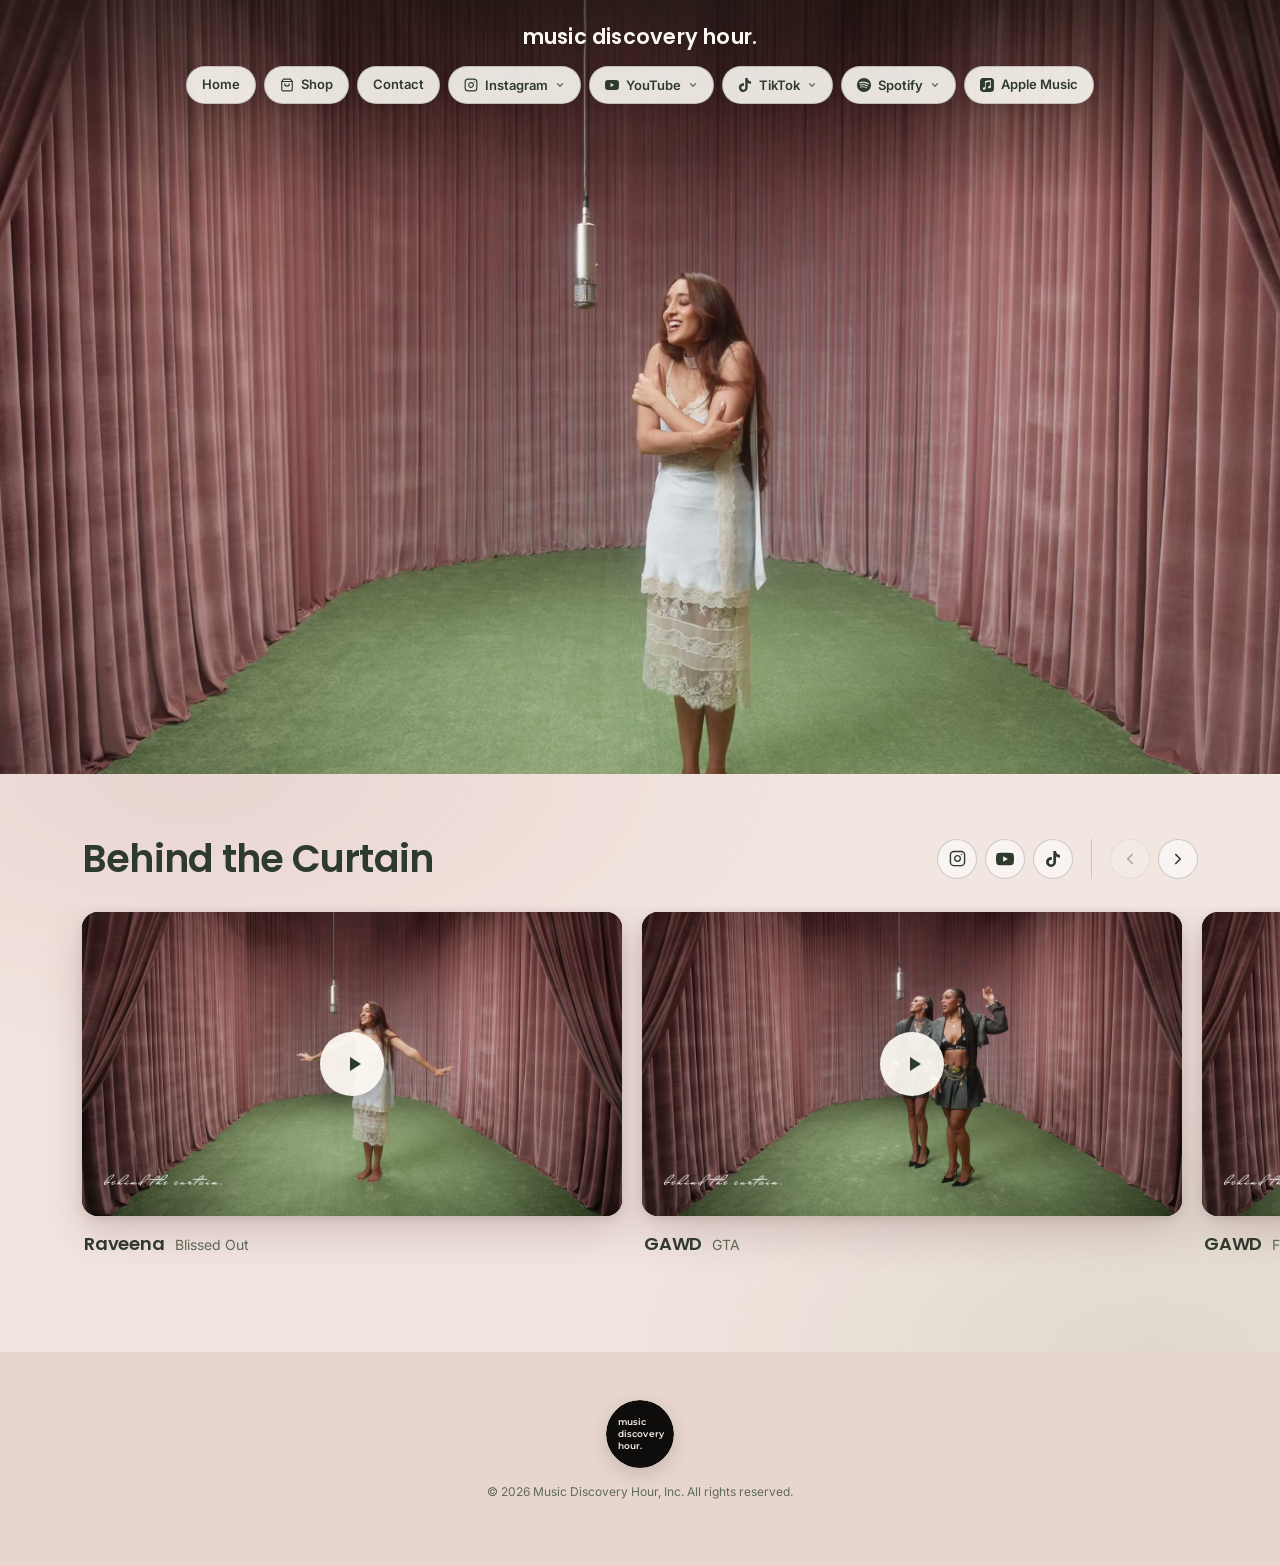
==== commit cd505d13: "Center emblem text; nav buttons match the channel-button style (cream, single-colour icons, light me" ====
--- a/index.html
+++ b/index.html
@@ -223,7 +223,7 @@
     <div class="footer-inner">
       <svg class="mdh-emblem footer-emblem" viewBox="0 0 200 200" role="img" aria-label="Music Discovery Hour">
         <circle cx="100" cy="100" r="100" fill="#0e0d0b"/>
-        <g fill="#f5f0e8" font-family="Montserrat, Inter, sans-serif" font-weight="600" font-size="26" letter-spacing="0.5">
+        <g transform="translate(-3 -13)" fill="#f5f0e8" font-family="Montserrat, Inter, sans-serif" font-weight="600" font-size="26" letter-spacing="0.5">
           <text x="37" y="88">music</text>
           <text x="37" y="122">discovery</text>
           <text x="37" y="156">hour.</text>
--- a/style.css
+++ b/style.css
@@ -968,3 +968,112 @@
     padding: 36px 20px;
   }
 }
+
+/* ---- Nav buttons: same look as the Behind the Curtain channel buttons ----
+   Kept at the end of the file so it overrides the earlier nav rules and breakpoints. */
+.topnav .nav-links {
+  gap: 8px;
+}
+
+.topnav .nav-links > a,
+.topnav .nav-drop-btn {
+  --btn-bg: rgba(251, 248, 242, 0.9);
+  height: 38px;
+  padding: 0 15px;
+  gap: 7px;
+  border-radius: 999px;
+  border: 1px solid rgba(46, 59, 44, 0.22);
+  background: var(--btn-bg);
+  color: var(--green-ink);
+  box-shadow: 0 4px 14px rgba(23, 19, 14, 0.12);
+  transition: background 0.2s, color 0.2s, border-color 0.2s, transform 0.18s;
+}
+
+.topnav .nav-links > a:hover,
+.topnav .nav-drop-btn:hover,
+.topnav .nav-drop.open .nav-drop-btn {
+  --btn-bg: var(--green-ink);
+  background: var(--btn-bg);
+  color: var(--blush);
+  border-color: var(--green-ink);
+  transform: translateY(-1px);
+}
+
+/* Brand icons become single-colour (they follow the text colour) */
+.topnav .nav-links [fill]:not([fill="none"]) {
+  fill: currentColor;
+}
+
+.topnav .nav-links [stroke^="url"] {
+  stroke: currentColor;
+}
+
+/* Apple Music: keep the note cut out of the square */
+.topnav .nav-links > a[href*="music.apple.com"] svg path:last-child {
+  fill: var(--btn-bg);
+}
+
+@media (max-width: 920px) {
+  .topnav .nav-drop-menu {
+    top: 112px;
+  }
+}
+
+/* Dropdown menus: light, to match */
+.topnav .nav-drop-menu {
+  background: rgba(251, 248, 242, 0.98);
+  border: 1px solid rgba(46, 59, 44, 0.14);
+  box-shadow: 0 18px 50px rgba(46, 40, 30, 0.22);
+}
+
+.topnav .nav-drop-menu a {
+  color: var(--green-ink);
+}
+
+.topnav .nav-drop-menu a:hover {
+  background: var(--blush-deep);
+}
+
+@media (max-width: 720px) {
+  /* Phones: icon-only circles, exactly like the channel buttons */
+  .topnav .nav-links {
+    gap: 4px;
+  }
+
+  .topnav .nav-drop-menu {
+    top: 104px;
+  }
+
+  .topnav .nav-links > a,
+  .topnav .nav-drop-btn {
+    width: 38px;
+    height: 38px;
+    padding: 0;
+    justify-content: center;
+    flex-shrink: 0;
+  }
+
+  .topnav .nav-links > a svg,
+  .topnav .nav-drop-btn svg:not(.drop-chevron) {
+    width: 18px;
+    height: 18px;
+  }
+}
+
+@media (max-width: 370px) {
+  .topnav .nav-links {
+    gap: 2px;
+  }
+
+  .topnav .nav-links > a,
+  .topnav .nav-drop-btn {
+    width: 34px;
+    height: 34px;
+  }
+
+  .topnav .nav-links > a svg,
+  .topnav .nav-drop-btn svg:not(.drop-chevron) {
+    width: 16px;
+    height: 16px;
+  }
+}
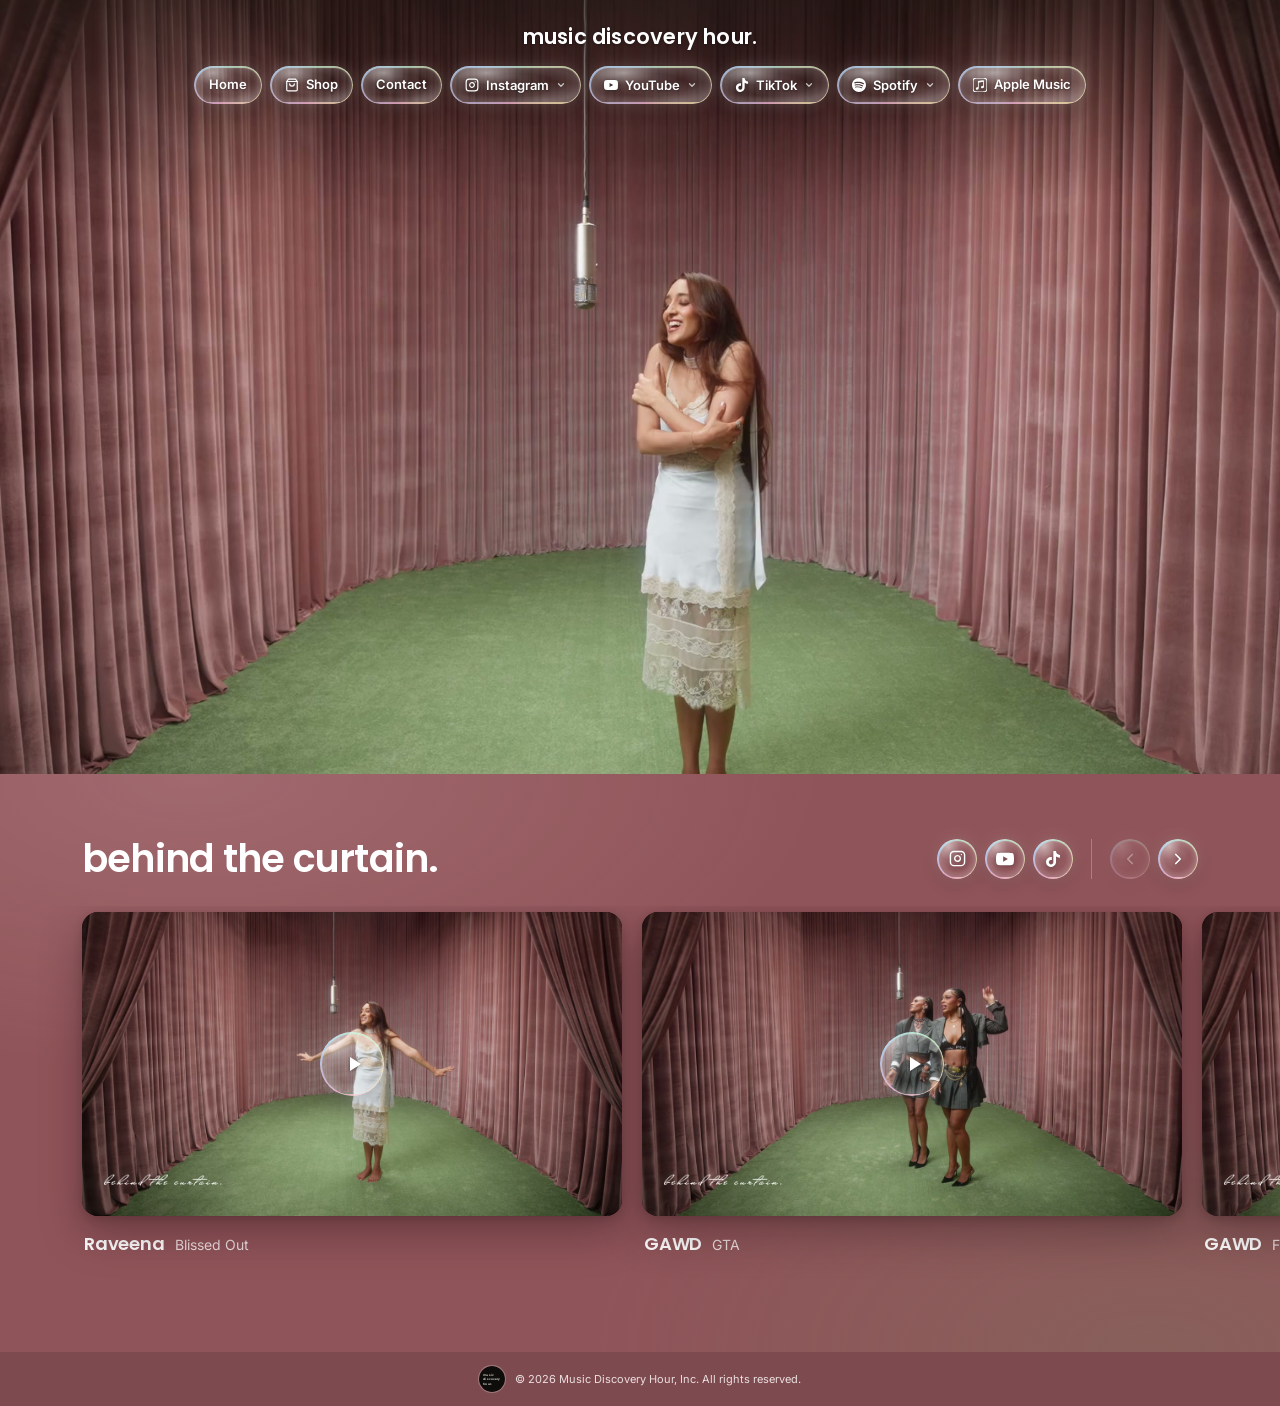
==== commit 740b8c79: "Deep rose surface with white text; brand spelled 'behind the curtain.' everywhere visible Co-Authore" ====
--- a/index.html
+++ b/index.html
@@ -91,7 +91,7 @@
           </a>
           <a href="https://www.instagram.com/behindthecurtainseries" target="_blank" rel="noopener">
             <svg width="14" height="14" viewBox="0 0 24 24" fill="none" stroke="currentColor" stroke-width="2" stroke-linecap="round" stroke-linejoin="round"><rect x="2" y="2" width="20" height="20" rx="5" ry="5"/><path d="M16 11.37A4 4 0 1 1 12.63 8 4 4 0 0 1 16 11.37z"/><line x1="17.5" y1="6.5" x2="17.51" y2="6.5"/></svg>
-            Behind the Curtain
+            behind the curtain.
           </a>
         </div>
       </div>
@@ -104,7 +104,7 @@
         <div class="nav-drop-menu">
           <a href="https://www.youtube.com/channel/UCTLJP53Q57KqO9Y9fJAC_dw" target="_blank" rel="noopener">
             <svg width="14" height="14" viewBox="0 0 24 24" fill="#FF0000"><path d="M23.5 6.19a3.02 3.02 0 0 0-2.12-2.14C19.5 3.55 12 3.55 12 3.55s-7.5 0-9.38.5A3.02 3.02 0 0 0 .5 6.19C0 8.07 0 12 0 12s0 3.93.5 5.81a3.02 3.02 0 0 0 2.12 2.14c1.88.5 9.38.5 9.38.5s7.5 0 9.38-.5a3.02 3.02 0 0 0 2.12-2.14C24 15.93 24 12 24 12s0-3.93-.5-5.81zM9.55 15.57V8.43L15.82 12l-6.27 3.57z"/></svg>
-            Behind the Curtain
+            behind the curtain.
           </a>
         </div>
       </div>
@@ -117,7 +117,7 @@
         <div class="nav-drop-menu">
           <a href="https://www.tiktok.com/@btc.series" target="_blank" rel="noopener">
             <svg width="14" height="14" viewBox="0 0 24 24" fill="currentColor"><path d="M12.53.02C13.84 0 15.14.01 16.44 0c.08 1.53.63 3.09 1.75 4.17 1.12 1.11 2.7 1.62 4.24 1.79v4.03c-1.44-.05-2.89-.35-4.2-.97-.57-.26-1.1-.59-1.62-.93-.01 2.92.01 5.84-.02 8.75-.08 1.4-.54 2.79-1.35 3.94-1.31 1.92-3.58 3.17-5.91 3.21-1.43.08-2.86-.31-4.08-1.03-2.02-1.19-3.44-3.37-3.65-5.71-.02-.5-.03-1-.01-1.49.18-1.9 1.12-3.72 2.58-4.96 1.66-1.44 3.98-2.13 6.15-1.72.02 1.48-.04 2.96-.04 4.44-.99-.32-2.15-.23-3.02.37-.63.41-1.11 1.04-1.36 1.75-.21.51-.15 1.07-.14 1.61.24 1.64 1.82 3.02 3.5 2.87 1.12-.01 2.19-.66 2.77-1.61.19-.33.4-.67.41-1.06.1-1.79.06-3.57.07-5.36.01-4.03-.01-8.05.02-12.07z"/></svg>
-            Behind the Curtain
+            behind the curtain.
           </a>
         </div>
       </div>
@@ -174,7 +174,7 @@
   <section class="sessions" id="sessions" aria-labelledby="sessionsTitle">
     <div class="sessions-inner">
       <div class="sessions-head">
-        <h2 class="sessions-title" id="sessionsTitle">Behind the Curtain</h2>
+        <h2 class="sessions-title" id="sessionsTitle">behind the curtain.</h2>
         <div class="sessions-tools">
           <a class="chan-icon" href="https://www.instagram.com/behindthecurtainseries" target="_blank" rel="noopener" aria-label="Behind the Curtain on Instagram"><svg width="17" height="17" viewBox="0 0 24 24" fill="none" stroke="currentColor" stroke-width="2" stroke-linecap="round" stroke-linejoin="round" aria-hidden="true"><rect x="2" y="2" width="20" height="20" rx="5" ry="5"/><path d="M16 11.37A4 4 0 1 1 12.63 8 4 4 0 0 1 16 11.37z"/><line x1="17.5" y1="6.5" x2="17.51" y2="6.5"/></svg></a>
           <a class="chan-icon" href="https://www.youtube.com/channel/UCTLJP53Q57KqO9Y9fJAC_dw" target="_blank" rel="noopener" aria-label="Behind the Curtain on YouTube"><svg width="18" height="18" viewBox="0 0 24 24" fill="currentColor" aria-hidden="true"><path d="M23.5 6.19a3.02 3.02 0 0 0-2.12-2.14C19.5 3.55 12 3.55 12 3.55s-7.5 0-9.38.5A3.02 3.02 0 0 0 .5 6.19C0 8.07 0 12 0 12s0 3.93.5 5.81a3.02 3.02 0 0 0 2.12 2.14c1.88.5 9.38.5 9.38.5s7.5 0 9.38-.5a3.02 3.02 0 0 0 2.12-2.14C24 15.93 24 12 24 12s0-3.93-.5-5.81zM9.55 15.57V8.43L15.82 12l-6.27 3.57z"/></svg></a>
--- a/style.css
+++ b/style.css
@@ -977,26 +977,88 @@
 
 .topnav .nav-links > a,
 .topnav .nav-drop-btn {
-  --btn-bg: rgba(251, 248, 242, 0.9);
+  --btn-bg: transparent;
+  position: relative;
+  isolation: isolate;
   height: 38px;
   padding: 0 15px;
   gap: 7px;
   border-radius: 999px;
-  border: 1px solid rgba(46, 59, 44, 0.22);
-  background: var(--btn-bg);
-  color: var(--green-ink);
-  box-shadow: 0 4px 14px rgba(23, 19, 14, 0.12);
-  transition: background 0.2s, color 0.2s, border-color 0.2s, transform 0.18s;
+  border: 0;
+  color: #fff;
+  /* Soap bubble: clear middle, brighter edge, glossy top-left highlight */
+  background:
+    radial-gradient(120% 140% at 28% 18%, rgba(255, 255, 255, 0.5) 0%, rgba(255, 255, 255, 0.12) 22%, rgba(255, 255, 255, 0) 42%),
+    radial-gradient(90% 90% at 72% 88%, rgba(255, 255, 255, 0.16), rgba(255, 255, 255, 0) 55%),
+    radial-gradient(closest-side, rgba(255, 255, 255, 0.02) 60%, rgba(255, 255, 255, 0.14) 100%);
+  box-shadow:
+    inset 0 1px 3px rgba(255, 255, 255, 0.45),
+    inset 0 -3px 8px rgba(255, 255, 255, 0.1),
+    0 0 16px rgba(255, 255, 255, 0.16),
+    0 6px 16px rgba(23, 19, 14, 0.16);
+  text-shadow: 0 1px 2px rgba(0, 0, 0, 0.35);
+  transition: box-shadow 0.25s ease, transform 0.25s ease, color 0.2s;
+}
+
+/* Iridescent rim (pink → blue → green → gold), drawn as a 1.5px gradient ring */
+.topnav .nav-links > a::before,
+.topnav .nav-drop-btn::before {
+  content: '';
+  position: absolute;
+  inset: 0;
+  border-radius: inherit;
+  padding: 1.5px;
+  background: conic-gradient(from 200deg,
+    rgba(255, 182, 222, 0.85), rgba(176, 214, 255, 0.85), rgba(190, 255, 214, 0.75),
+    rgba(255, 236, 176, 0.85), rgba(255, 182, 222, 0.85));
+  -webkit-mask: linear-gradient(#000 0 0) content-box, linear-gradient(#000 0 0);
+  -webkit-mask-composite: xor;
+  mask: linear-gradient(#000 0 0) content-box exclude, linear-gradient(#000 0 0);
+  opacity: 0.75;
+  pointer-events: none;
+  z-index: -1;
+}
+
+.topnav .nav-links > a svg,
+.topnav .nav-drop-btn svg {
+  filter: drop-shadow(0 1px 2px rgba(0, 0, 0, 0.35));
 }
 
 .topnav .nav-links > a:hover,
 .topnav .nav-drop-btn:hover,
 .topnav .nav-drop.open .nav-drop-btn {
-  --btn-bg: var(--green-ink);
-  background: var(--btn-bg);
-  color: var(--blush);
-  border-color: var(--green-ink);
-  transform: translateY(-1px);
+  color: #fff;
+  background:
+    radial-gradient(120% 140% at 28% 18%, rgba(255, 255, 255, 0.62) 0%, rgba(255, 255, 255, 0.16) 24%, rgba(255, 255, 255, 0) 44%),
+    radial-gradient(90% 90% at 72% 88%, rgba(255, 255, 255, 0.22), rgba(255, 255, 255, 0) 55%),
+    radial-gradient(closest-side, rgba(255, 255, 255, 0.08) 55%, rgba(255, 255, 255, 0.22) 100%);
+  box-shadow:
+    inset 0 1px 3px rgba(255, 255, 255, 0.55),
+    inset 0 -3px 8px rgba(255, 255, 255, 0.14),
+    0 0 26px rgba(255, 255, 255, 0.34),
+    0 8px 20px rgba(23, 19, 14, 0.18);
+  transform: translateY(-1px) scale(1.04);
+}
+
+.topnav .nav-links > a:hover::before,
+.topnav .nav-drop-btn:hover::before,
+.topnav .nav-drop.open .nav-drop-btn::before {
+  opacity: 1;
+}
+
+/* On the cream pages the bubbles carry dark ink so they stay readable */
+.topnav-page .nav-links > a,
+.topnav-page .nav-drop-btn,
+.topnav-page .nav-links > a:hover,
+.topnav-page .nav-drop-btn:hover,
+.topnav-page .nav-drop.open .nav-drop-btn {
+  color: var(--green-ink);
+  text-shadow: none;
+}
+
+.topnav-page .nav-links > a svg,
+.topnav-page .nav-drop-btn svg {
+  filter: none;
 }
 
 /* Brand icons become single-colour (they follow the text colour) */
@@ -1008,9 +1070,15 @@
   stroke: currentColor;
 }
 
-/* Apple Music: keep the note cut out of the square */
-.topnav .nav-links > a[href*="music.apple.com"] svg path:last-child {
-  fill: var(--btn-bg);
+/* Apple Music: outlined tile + solid note, so it reads like the other outline icons */
+.topnav .nav-links > a[href*="music.apple.com"] svg path:first-of-type {
+  fill: none;
+  stroke: currentColor;
+  stroke-width: 30px;
+}
+
+.topnav .nav-links > a[href*="music.apple.com"] svg path:last-of-type {
+  fill: currentColor;
 }
 
 @media (max-width: 920px) {
@@ -1049,8 +1117,14 @@
     width: 38px;
     height: 38px;
     padding: 0;
+    gap: 0;
     justify-content: center;
     flex-shrink: 0;
+  }
+
+  /* The whole row fits on phones, so don't clip the bubbles' glow */
+  .topnav .nav-links {
+    overflow: visible;
   }
 
   .topnav .nav-links > a svg,
@@ -1077,3 +1151,269 @@
     height: 16px;
   }
 }
+
+
+/* ============================================================
+   One look for the whole site: the soap bubble.
+   Over video/photos: white ink. On the blush/cream surfaces: green ink.
+   ============================================================ */
+
+/* Tablet widths still scroll the nav row: give the glow room inside the scroller */
+@media (max-width: 920px) {
+  .topnav .nav-links {
+    padding: 16px 14px;
+    margin: -16px -14px;
+  }
+}
+
+/* Masthead uses the same white as the bubble icons */
+.topnav-overlay .nav-wordmark {
+  color: #fff;
+  text-shadow: 0 1px 3px rgba(0, 0, 0, 0.3);
+}
+
+/* ---- Bubble buttons below the hero (channel icons, carousel arrows) ---- */
+.chan-icon,
+.sess-arrow {
+  position: relative;
+  isolation: isolate;
+  border: 0;
+  color: var(--green-ink);
+  background:
+    radial-gradient(120% 140% at 28% 18%, rgba(255, 255, 255, 0.9) 0%, rgba(255, 255, 255, 0.35) 26%, rgba(255, 255, 255, 0) 46%),
+    radial-gradient(closest-side, rgba(255, 255, 255, 0.1) 60%, rgba(255, 255, 255, 0.5) 100%);
+  box-shadow:
+    inset 0 1px 3px rgba(255, 255, 255, 0.8),
+    inset 0 -3px 8px rgba(185, 120, 124, 0.12),
+    0 0 14px rgba(255, 255, 255, 0.55),
+    0 5px 14px rgba(110, 58, 62, 0.14);
+}
+
+/* Play button on the session thumbnails: a white-ink bubble, like the nav over the video */
+.play-badge {
+  isolation: isolate;
+  color: #fff;
+  background:
+    radial-gradient(120% 140% at 28% 18%, rgba(255, 255, 255, 0.55) 0%, rgba(255, 255, 255, 0.14) 24%, rgba(255, 255, 255, 0) 44%),
+    radial-gradient(closest-side, rgba(255, 255, 255, 0.04) 58%, rgba(255, 255, 255, 0.22) 100%);
+  box-shadow:
+    inset 0 1px 3px rgba(255, 255, 255, 0.5),
+    inset 0 -4px 10px rgba(255, 255, 255, 0.12),
+    0 0 22px rgba(255, 255, 255, 0.22),
+    0 8px 20px rgba(0, 0, 0, 0.2);
+}
+
+.play-badge svg {
+  filter: drop-shadow(0 1px 2px rgba(0, 0, 0, 0.35));
+}
+
+.sess-media:hover .play-badge {
+  background:
+    radial-gradient(120% 140% at 28% 18%, rgba(255, 255, 255, 0.65) 0%, rgba(255, 255, 255, 0.18) 26%, rgba(255, 255, 255, 0) 46%),
+    radial-gradient(closest-side, rgba(255, 255, 255, 0.1) 55%, rgba(255, 255, 255, 0.3) 100%);
+  box-shadow:
+    inset 0 1px 3px rgba(255, 255, 255, 0.6),
+    0 0 30px rgba(255, 255, 255, 0.38),
+    0 8px 20px rgba(0, 0, 0, 0.2);
+}
+
+/* Iridescent rim, shared by every bubble */
+.chan-icon::before,
+.sess-arrow::before,
+.play-badge::before,
+.topnav .nav-drop-menu::after {
+  content: '';
+  position: absolute;
+  inset: 0;
+  border-radius: inherit;
+  padding: 1.5px;
+  background: conic-gradient(from 200deg,
+    rgba(255, 182, 222, 0.9), rgba(176, 214, 255, 0.9), rgba(190, 255, 214, 0.8),
+    rgba(255, 236, 176, 0.9), rgba(255, 182, 222, 0.9));
+  -webkit-mask: linear-gradient(#000 0 0) content-box, linear-gradient(#000 0 0);
+  -webkit-mask-composite: xor;
+  mask: linear-gradient(#000 0 0) content-box exclude, linear-gradient(#000 0 0);
+  opacity: 0.8;
+  pointer-events: none;
+  z-index: -1;
+}
+
+.chan-icon:hover,
+.sess-arrow:hover:not(:disabled) {
+  color: var(--green-ink);
+  background:
+    radial-gradient(120% 140% at 28% 18%, rgba(255, 255, 255, 1) 0%, rgba(255, 255, 255, 0.45) 28%, rgba(255, 255, 255, 0) 48%),
+    radial-gradient(closest-side, rgba(255, 255, 255, 0.25) 55%, rgba(255, 255, 255, 0.65) 100%);
+  box-shadow:
+    inset 0 1px 3px rgba(255, 255, 255, 0.9),
+    0 0 22px rgba(255, 255, 255, 0.8),
+    0 6px 16px rgba(110, 58, 62, 0.16);
+  transform: translateY(-1px) scale(1.05);
+}
+
+/* ---- Dropdown menus: a bigger pane of the same bubble ---- */
+.topnav .nav-drop-menu {
+  isolation: isolate;
+  border: 0;
+  border-radius: 18px;
+  background:
+    radial-gradient(140% 90% at 20% 0%, rgba(255, 255, 255, 0.24) 0%, rgba(255, 255, 255, 0.05) 30%, rgba(255, 255, 255, 0) 55%),
+    rgba(46, 28, 30, 0.72);
+  box-shadow:
+    inset 0 1px 3px rgba(255, 255, 255, 0.4),
+    inset 0 -6px 16px rgba(255, 255, 255, 0.06),
+    0 0 26px rgba(255, 255, 255, 0.14),
+    0 18px 44px rgba(23, 19, 14, 0.3);
+}
+
+.topnav .nav-drop-menu a {
+  color: #fff;
+  font-weight: 700;
+  text-shadow: 0 1px 3px rgba(0, 0, 0, 0.5);
+  border-radius: 12px;
+}
+
+.topnav .nav-drop-menu a:hover {
+  background: rgba(255, 255, 255, 0.16);
+}
+
+.topnav .nav-drop-menu a svg {
+  filter: drop-shadow(0 1px 2px rgba(0, 0, 0, 0.35));
+}
+
+/* Menus on the cream pages: white gel, green ink */
+.topnav-page .nav-drop-menu {
+  background:
+    radial-gradient(140% 90% at 20% 0%, rgba(255, 255, 255, 0.95) 0%, rgba(255, 255, 255, 0.5) 40%, rgba(255, 255, 255, 0.3) 70%),
+    rgba(242, 230, 224, 0.75);
+  box-shadow:
+    inset 0 1px 3px rgba(255, 255, 255, 0.9),
+    0 0 22px rgba(255, 255, 255, 0.6),
+    0 16px 40px rgba(110, 58, 62, 0.18);
+}
+
+.topnav-page .nav-drop-menu a {
+  color: var(--green-ink);
+  text-shadow: none;
+}
+
+.topnav-page .nav-drop-menu a:hover {
+  background: rgba(255, 255, 255, 0.6);
+}
+
+.topnav-page .nav-drop-menu a svg {
+  filter: none;
+}
+
+/* ---- Footer: a slim strip, not a section ---- */
+.footer {
+  padding: 14px 20px;
+  background: var(--blush-deep);
+}
+
+.footer-inner {
+  display: flex;
+  align-items: center;
+  justify-content: center;
+  gap: 10px;
+  max-width: none;
+}
+
+.footer-emblem {
+  width: 26px;
+  height: 26px;
+  margin: 0;
+  box-shadow: none;
+}
+
+.footer p {
+  margin: 0;
+  font-size: 11px;
+  color: var(--green-muted);
+}
+
+
+/* ---- Deep rose surface (Oct 2026): darker so the text can be white ----
+   #8f5459 is the curtains' mid-tone; white = 5.9:1, --rose-soft text = 4.5:1. */
+:root {
+  --rose-surface: #8f5459;
+  --rose-deep: #7d4a4f;
+  --rose-soft: #ecdfe0;
+}
+
+.sessions {
+  background:
+    radial-gradient(900px 420px at 15% 0%, rgba(255, 220, 222, 0.16), transparent 70%),
+    radial-gradient(800px 420px at 90% 100%, rgba(111, 138, 94, 0.22), transparent 70%),
+    var(--rose-surface);
+  color: #fff;
+}
+
+.sessions-title,
+.sess-text strong {
+  color: #fff;
+}
+
+.sess-text span {
+  color: var(--rose-soft);
+}
+
+.sessions-arrows {
+  border-left-color: rgba(255, 255, 255, 0.25);
+}
+
+.sess-media,
+.sess-embed {
+  box-shadow:
+    0 18px 40px rgba(40, 18, 22, 0.35),
+    0 3px 10px rgba(40, 18, 22, 0.2);
+}
+
+/* Bubbles on the rose surface carry white ink, like over the video */
+.chan-icon,
+.sess-arrow,
+.chan-icon:hover,
+.sess-arrow:hover:not(:disabled) {
+  color: #fff;
+}
+
+.chan-icon,
+.sess-arrow {
+  background:
+    radial-gradient(120% 140% at 28% 18%, rgba(255, 255, 255, 0.5) 0%, rgba(255, 255, 255, 0.12) 24%, rgba(255, 255, 255, 0) 44%),
+    radial-gradient(closest-side, rgba(255, 255, 255, 0.03) 60%, rgba(255, 255, 255, 0.18) 100%);
+  box-shadow:
+    inset 0 1px 3px rgba(255, 255, 255, 0.45),
+    inset 0 -3px 8px rgba(255, 255, 255, 0.1),
+    0 0 16px rgba(255, 255, 255, 0.16),
+    0 6px 16px rgba(40, 18, 22, 0.2);
+}
+
+.chan-icon svg,
+.sess-arrow svg {
+  filter: drop-shadow(0 1px 2px rgba(0, 0, 0, 0.3));
+}
+
+.chan-icon:hover,
+.sess-arrow:hover:not(:disabled) {
+  background:
+    radial-gradient(120% 140% at 28% 18%, rgba(255, 255, 255, 0.62) 0%, rgba(255, 255, 255, 0.16) 26%, rgba(255, 255, 255, 0) 46%),
+    radial-gradient(closest-side, rgba(255, 255, 255, 0.08) 55%, rgba(255, 255, 255, 0.26) 100%);
+  box-shadow:
+    inset 0 1px 3px rgba(255, 255, 255, 0.55),
+    0 0 26px rgba(255, 255, 255, 0.32),
+    0 8px 20px rgba(40, 18, 22, 0.22);
+}
+
+/* Footer strip: one shade deeper, white ink */
+.footer {
+  background: var(--rose-deep);
+}
+
+.footer p {
+  color: var(--rose-soft);
+}
+
+.footer-emblem {
+  box-shadow: 0 0 0 1px rgba(255, 255, 255, 0.25);
+}
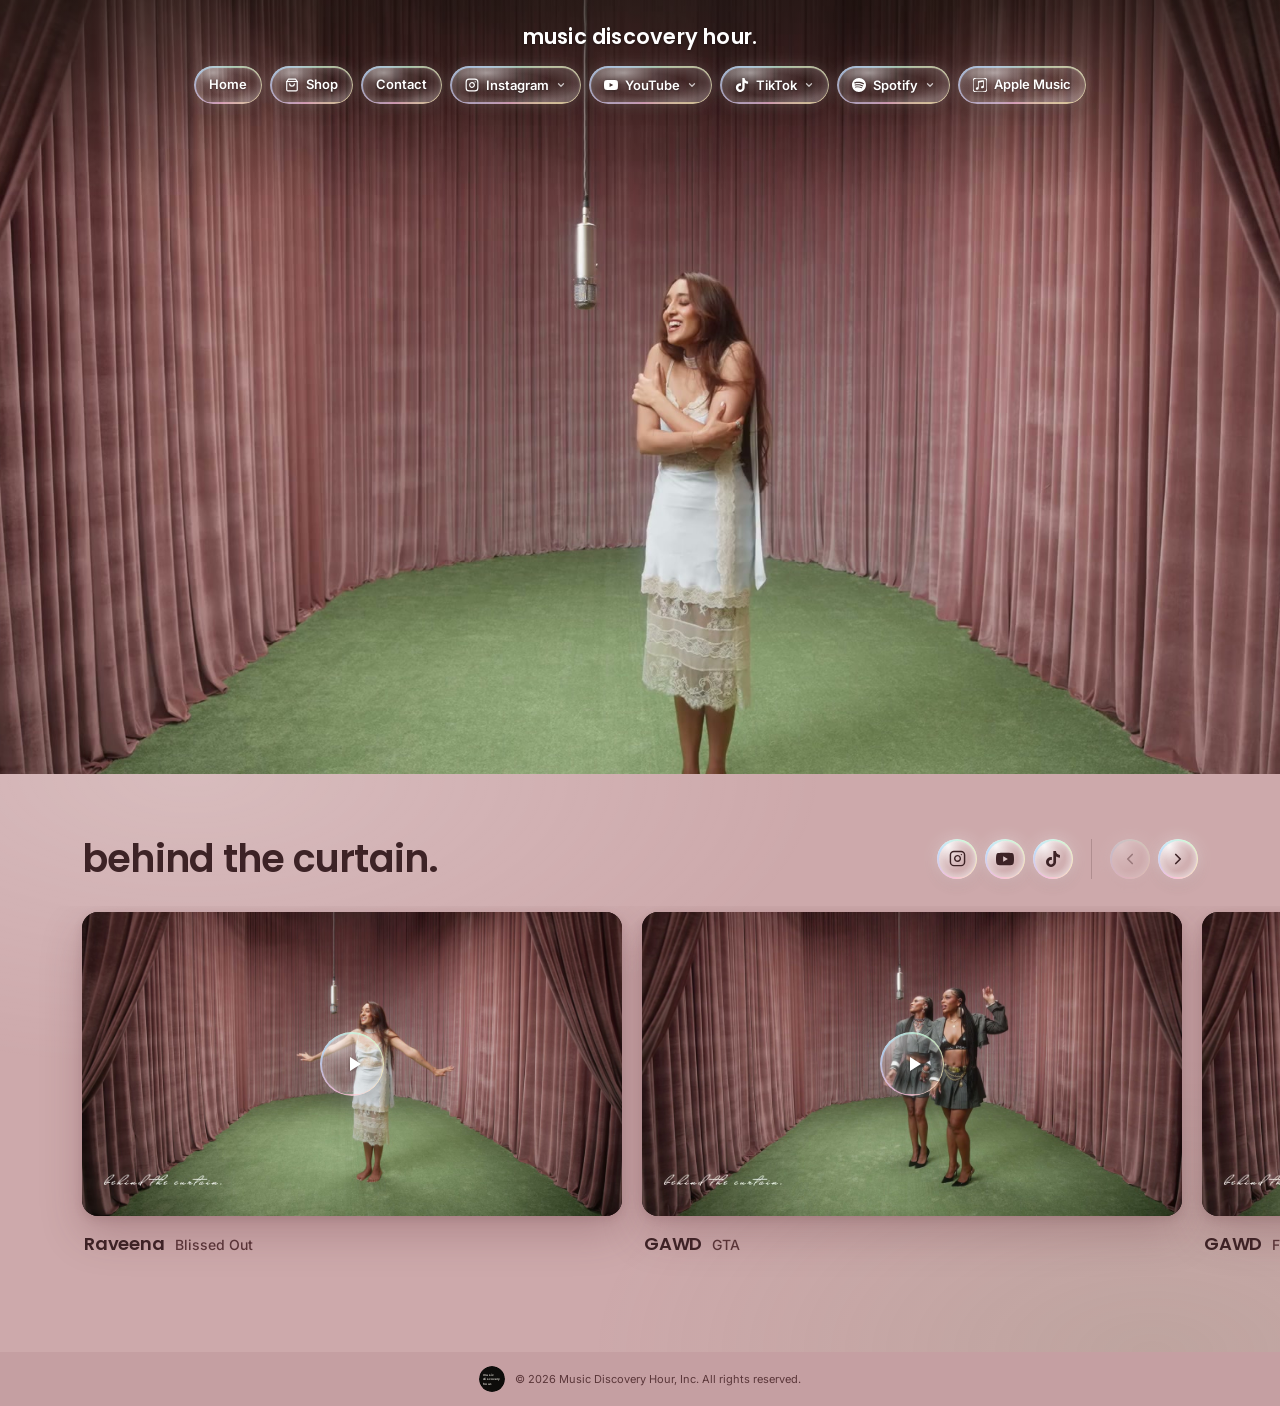
==== commit efdc5c78: "Pink surface 40% lighter (#cda9ab) with rose-brown ink; hairline footer on phones Co-Authored-By: Cl" ====
--- a/index.html
+++ b/index.html
@@ -229,7 +229,7 @@
           <text x="37" y="156">hour.</text>
         </g>
       </svg>
-      <p>&copy; 2026 Music Discovery Hour, Inc. All rights reserved.</p>
+      <p>&copy; 2026 Music Discovery Hour, Inc.<span class="rights"> All rights reserved.</span></p>
     </div>
   </footer>
 
--- a/style.css
+++ b/style.css
@@ -1333,12 +1333,13 @@
 }
 
 
-/* ---- Deep rose surface (Oct 2026): darker so the text can be white ----
-   #8f5459 is the curtains' mid-tone; white = 5.9:1, --rose-soft text = 4.5:1. */
+/* ---- Rose surface (Oct 2026): lit-curtain rose, white text ----
+   #8f5459 was too dark for the owner; #ac6f73 keeps white at ~4:1, so small text is
+   pure white and medium weight. */
 :root {
-  --rose-surface: #8f5459;
-  --rose-deep: #7d4a4f;
-  --rose-soft: #ecdfe0;
+  --rose-surface: #ac6f73;
+  --rose-deep: #a5686c;
+  --rose-soft: #ffffff;
 }
 
 .sessions {
@@ -1417,3 +1418,125 @@
 .footer-emblem {
   box-shadow: 0 0 0 1px rgba(255, 255, 255, 0.25);
 }
+
+.sess-text span {
+  font-weight: 500;
+  opacity: 0.92;
+}
+
+
+/* ---- Light dusty pink surface (Oct 2026): 40% lighter than #ac6f73 ----
+   White can't be read on it (2.1:1), so ink is deep rose-brown from the curtain shadows:
+   --rose-ink #3d2326 = 6.7:1, --rose-ink-soft #5a3639 = 4.9:1. */
+:root {
+  --rose-surface: #cda9ab;
+  --rose-deep: #c59fa2;
+  --rose-ink: #3d2326;
+  --rose-ink-soft: #5a3639;
+}
+
+.sessions {
+  background:
+    radial-gradient(900px 420px at 15% 0%, rgba(255, 255, 255, 0.22), transparent 70%),
+    radial-gradient(800px 420px at 90% 100%, rgba(111, 138, 94, 0.16), transparent 70%),
+    var(--rose-surface);
+  color: var(--rose-ink);
+}
+
+.sessions-title,
+.sess-text strong {
+  color: var(--rose-ink);
+}
+
+.sess-text span {
+  color: var(--rose-ink-soft);
+  opacity: 1;
+}
+
+.sessions-arrows {
+  border-left-color: rgba(61, 35, 38, 0.2);
+}
+
+.sess-media,
+.sess-embed {
+  box-shadow:
+    0 18px 40px rgba(90, 45, 50, 0.25),
+    0 3px 10px rgba(90, 45, 50, 0.14);
+}
+
+/* Bubbles on the light pink: dark ink, brighter gloss so they still read as bubbles */
+.chan-icon,
+.sess-arrow,
+.chan-icon:hover,
+.sess-arrow:hover:not(:disabled) {
+  color: var(--rose-ink);
+}
+
+.chan-icon svg,
+.sess-arrow svg {
+  filter: none;
+}
+
+.chan-icon,
+.sess-arrow {
+  background:
+    radial-gradient(120% 140% at 28% 18%, rgba(255, 255, 255, 0.85) 0%, rgba(255, 255, 255, 0.3) 26%, rgba(255, 255, 255, 0) 46%),
+    radial-gradient(closest-side, rgba(255, 255, 255, 0.08) 60%, rgba(255, 255, 255, 0.42) 100%);
+  box-shadow:
+    inset 0 1px 3px rgba(255, 255, 255, 0.8),
+    inset 0 -3px 8px rgba(255, 255, 255, 0.14),
+    0 0 16px rgba(255, 255, 255, 0.4),
+    0 5px 14px rgba(90, 45, 50, 0.14);
+}
+
+.chan-icon:hover,
+.sess-arrow:hover:not(:disabled) {
+  background:
+    radial-gradient(120% 140% at 28% 18%, rgba(255, 255, 255, 1) 0%, rgba(255, 255, 255, 0.42) 28%, rgba(255, 255, 255, 0) 48%),
+    radial-gradient(closest-side, rgba(255, 255, 255, 0.2) 55%, rgba(255, 255, 255, 0.6) 100%);
+  box-shadow:
+    inset 0 1px 3px rgba(255, 255, 255, 0.9),
+    0 0 24px rgba(255, 255, 255, 0.7),
+    0 6px 16px rgba(90, 45, 50, 0.16);
+}
+
+.footer {
+  background: var(--rose-deep);
+}
+
+.footer p {
+  color: var(--rose-ink-soft);
+}
+
+.footer-emblem {
+  box-shadow: none;
+}
+
+/* Phones: the footer is a hairline strip */
+@media (max-width: 600px) {
+  .footer {
+    padding: 7px 12px;
+  }
+
+  .footer-inner {
+    gap: 7px;
+  }
+
+  .footer-emblem {
+    width: 18px;
+    height: 18px;
+  }
+
+  .footer p {
+    font-size: 10px;
+    white-space: nowrap;
+  }
+
+  .footer .rights {
+    display: none;
+  }
+
+  .sessions {
+    padding-bottom: 36px;
+  }
+}
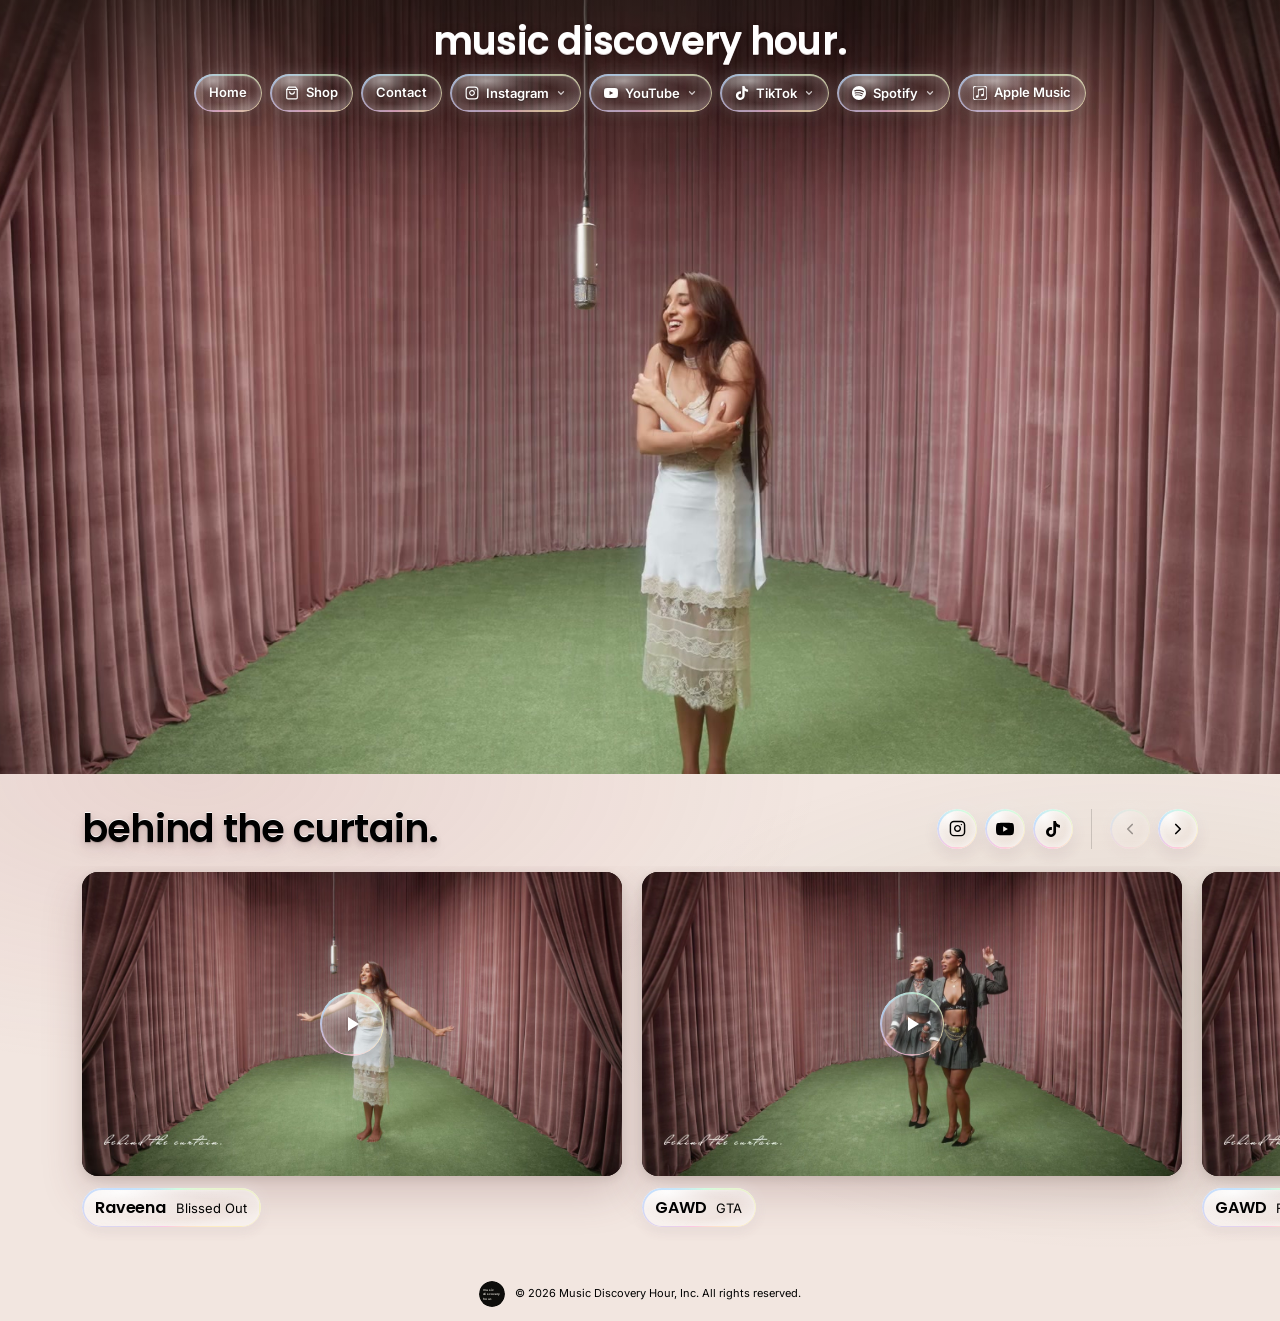
==== commit b88c391d: "Shop tab -> Fourthwall store (shop.musicdiscoveryhour.com); /shop redirects there Co-Authored-By: Cl" ====
--- a/index.html
+++ b/index.html
@@ -53,7 +53,7 @@
         <svg class="nav-ico-m" width="14" height="14" viewBox="0 0 24 24" fill="none" stroke="currentColor" stroke-width="2" stroke-linecap="round" stroke-linejoin="round" aria-hidden="true"><path d="M3 10.5 12 3l9 7.5"/><path d="M5 9v11a1 1 0 0 0 1 1h4v-6h4v6h4a1 1 0 0 0 1-1V9"/></svg>
         Home
       </a>
-      <a href="/shop.html">
+      <a href="https://shop.musicdiscoveryhour.com/collections/all">
         <svg width="14" height="14" viewBox="0 0 24 24" fill="none" stroke="currentColor" stroke-width="2" stroke-linecap="round" stroke-linejoin="round">
           <path d="M6 2L3 6v14a2 2 0 0 0 2 2h14a2 2 0 0 0 2-2V6l-3-4z"/>
           <line x1="3" y1="6" x2="21" y2="6"/>
--- a/style.css
+++ b/style.css
@@ -1540,3 +1540,239 @@
     padding-bottom: 36px;
   }
 }
+
+
+/* ---- Final (Oct 2026): back to the original dusty blush, with BLACK text ----
+   Owner's call: light blush surface, pure black ink (not grey, not rose-brown). */
+:root {
+  --rose-surface: #f2e6e0;
+  --rose-deep: #e8d6ce;
+  --rose-ink: #000000;
+  --rose-ink-soft: #000000;
+}
+
+.sessions {
+  background:
+    radial-gradient(900px 420px at 15% 0%, rgba(185, 120, 124, 0.16), transparent 70%),
+    radial-gradient(800px 420px at 90% 100%, rgba(111, 138, 94, 0.14), transparent 70%),
+    var(--rose-surface);
+}
+
+.sess-text span {
+  font-weight: 400;
+}
+
+.sessions-arrows {
+  border-left-color: rgba(0, 0, 0, 0.15);
+}
+
+.sess-media,
+.sess-embed {
+  box-shadow:
+    0 18px 40px rgba(110, 58, 62, 0.22),
+    0 3px 10px rgba(46, 59, 44, 0.12);
+}
+
+/* Play triangle: the icon is already drawn with its visual centre at the middle of the
+   24px box, so the badge needs no extra left padding */
+.play-badge {
+  padding-left: 0;
+}
+
+/* ---- Footer joins the section (same blush), and the gap above it closes ---- */
+.footer {
+  background: var(--rose-surface);
+  padding-top: 6px;
+}
+
+.sessions {
+  padding-bottom: 26px;
+}
+
+@media (max-width: 600px) {
+  .sessions {
+    padding-bottom: 14px;
+  }
+
+  .footer {
+    padding-top: 2px;
+  }
+}
+
+/* ---- Text in the bubble language ---- */
+
+/* Title: glossy black — a light band across the top of the letters, plus the bubbles' halo */
+.sessions-title {
+  background: linear-gradient(180deg,
+    #4a4a4a 0%, #1c1c1c 38%, #000 52%, #000 78%, #262626 100%);
+  -webkit-background-clip: text;
+  background-clip: text;
+  -webkit-text-fill-color: transparent;
+  color: #000;
+  filter:
+    drop-shadow(0 1px 0 rgba(255, 255, 255, 0.85))
+    drop-shadow(0 0 14px rgba(255, 255, 255, 0.75));
+}
+
+/* Card captions: artist + song in a small bubble pill */
+.sess-text {
+  position: relative;
+  isolation: isolate;
+  display: inline-flex;
+  max-width: 100%;
+  margin-top: 12px;
+  padding: 7px 14px 7px 13px;
+  border-radius: 999px;
+  background:
+    radial-gradient(120% 160% at 22% 10%, rgba(255, 255, 255, 0.9) 0%, rgba(255, 255, 255, 0.32) 30%, rgba(255, 255, 255, 0) 55%),
+    radial-gradient(closest-side, rgba(255, 255, 255, 0.12) 60%, rgba(255, 255, 255, 0.42) 100%);
+  box-shadow:
+    inset 0 1px 3px rgba(255, 255, 255, 0.8),
+    inset 0 -3px 8px rgba(255, 255, 255, 0.14),
+    0 0 14px rgba(255, 255, 255, 0.45),
+    0 4px 12px rgba(110, 58, 62, 0.12);
+}
+
+.sess-text::before {
+  content: '';
+  position: absolute;
+  inset: 0;
+  border-radius: inherit;
+  padding: 1.5px;
+  background: conic-gradient(from 200deg,
+    rgba(255, 182, 222, 0.9), rgba(176, 214, 255, 0.9), rgba(190, 255, 214, 0.8),
+    rgba(255, 236, 176, 0.9), rgba(255, 182, 222, 0.9));
+  -webkit-mask: linear-gradient(#000 0 0) content-box, linear-gradient(#000 0 0);
+  -webkit-mask-composite: xor;
+  mask: linear-gradient(#000 0 0) content-box exclude, linear-gradient(#000 0 0);
+  opacity: 0.8;
+  pointer-events: none;
+  z-index: -1;
+}
+
+.sess-text strong {
+  font-size: 16px;
+}
+
+.sess-text span {
+  font-size: 13px;
+}
+
+/* Seamless bottom: the page itself is blush under the section + footer, the footer is
+   see-through, and the green glow fades out before the section's bottom edge */
+body:has(.sessions) {
+  background: var(--rose-surface);
+}
+
+.footer {
+  background: transparent;
+}
+
+.sessions {
+  background:
+    radial-gradient(900px 420px at 15% 0%, rgba(185, 120, 124, 0.16), transparent 70%),
+    radial-gradient(760px 360px at 88% 45%, rgba(111, 138, 94, 0.12), transparent 70%),
+    var(--rose-surface);
+}
+
+/* Stronger gloss on the title so the shine reads at normal size */
+.sessions-title {
+  background: linear-gradient(180deg,
+    #7a7a7a 0%, #3a3a3a 30%, #000 50%, #000 80%, #333 100%);
+  -webkit-background-clip: text;
+  background-clip: text;
+  filter:
+    drop-shadow(0 1px 0 rgba(255, 255, 255, 0.9))
+    drop-shadow(0 0 18px rgba(255, 255, 255, 0.9));
+}
+
+/* Shine band placed over the lowercase letters (x-height sits ~40–80% of the line box) */
+.sessions-title {
+  background: linear-gradient(180deg,
+    #1a1a1a 0%, #3c3c3c 34%, #8c8c8c 45%, #2a2a2a 58%, #000 72%, #000 100%);
+  -webkit-background-clip: text;
+  background-clip: text;
+}
+
+/* ---- Raised titles (replaces the gloss strip, which read as a flaw) ----
+   Solid letters with a lit top edge and a soft shadow underneath, so they sit on the page. */
+.sessions-title {
+  background: none;
+  -webkit-background-clip: border-box;
+  background-clip: border-box;
+  -webkit-text-fill-color: currentColor;
+  color: #000;
+  filter: none;
+  text-shadow:
+    0 -1px 0 rgba(255, 255, 255, 0.9),
+    0 1px 1px rgba(0, 0, 0, 0.18),
+    0 3px 6px rgba(70, 35, 40, 0.18),
+    0 8px 18px rgba(70, 35, 40, 0.12);
+}
+
+.topnav-overlay .nav-wordmark {
+  text-shadow:
+    0 -1px 0 rgba(255, 255, 255, 0.35),
+    0 1px 1px rgba(0, 0, 0, 0.35),
+    0 3px 6px rgba(0, 0, 0, 0.3),
+    0 8px 18px rgba(0, 0, 0, 0.22);
+}
+
+/* ---- Tighter section: less empty space above the title and below the header ---- */
+.sessions {
+  padding-top: 34px;
+}
+
+.sessions-head {
+  margin-bottom: 16px;
+}
+
+@media (max-width: 600px) {
+  .sessions {
+    padding-top: 22px;
+  }
+
+  .sessions-head {
+    margin-bottom: 14px;
+    gap: 12px;
+  }
+}
+
+/* Masthead matches the section title: same size, tracking and raised treatment.
+   White letters show "raised" through a thin light edge beneath + the same soft shadow. */
+.nav-wordmark,
+.topnav-overlay .nav-wordmark {
+  font-size: clamp(26px, 3.4vw, 38px);
+  font-weight: 600;
+  letter-spacing: -0.02em;
+  line-height: 1.1;
+}
+
+.topnav-overlay .nav-wordmark {
+  color: #fff;
+  text-shadow:
+    0 1px 0 rgba(222, 210, 210, 0.95),
+    0 2px 1px rgba(0, 0, 0, 0.22),
+    0 3px 6px rgba(40, 18, 22, 0.28),
+    0 8px 18px rgba(40, 18, 22, 0.2);
+}
+
+.topnav-page .nav-wordmark {
+  color: #000;
+  text-shadow:
+    0 -1px 0 rgba(255, 255, 255, 0.9),
+    0 1px 1px rgba(0, 0, 0, 0.18),
+    0 3px 6px rgba(70, 35, 40, 0.18),
+    0 8px 18px rgba(70, 35, 40, 0.12);
+}
+
+@media (max-width: 720px) {
+  .nav-wordmark,
+  .topnav-overlay .nav-wordmark {
+    font-size: 26px;
+  }
+
+  .topnav .nav-drop-menu {
+    top: 100px;
+  }
+}
